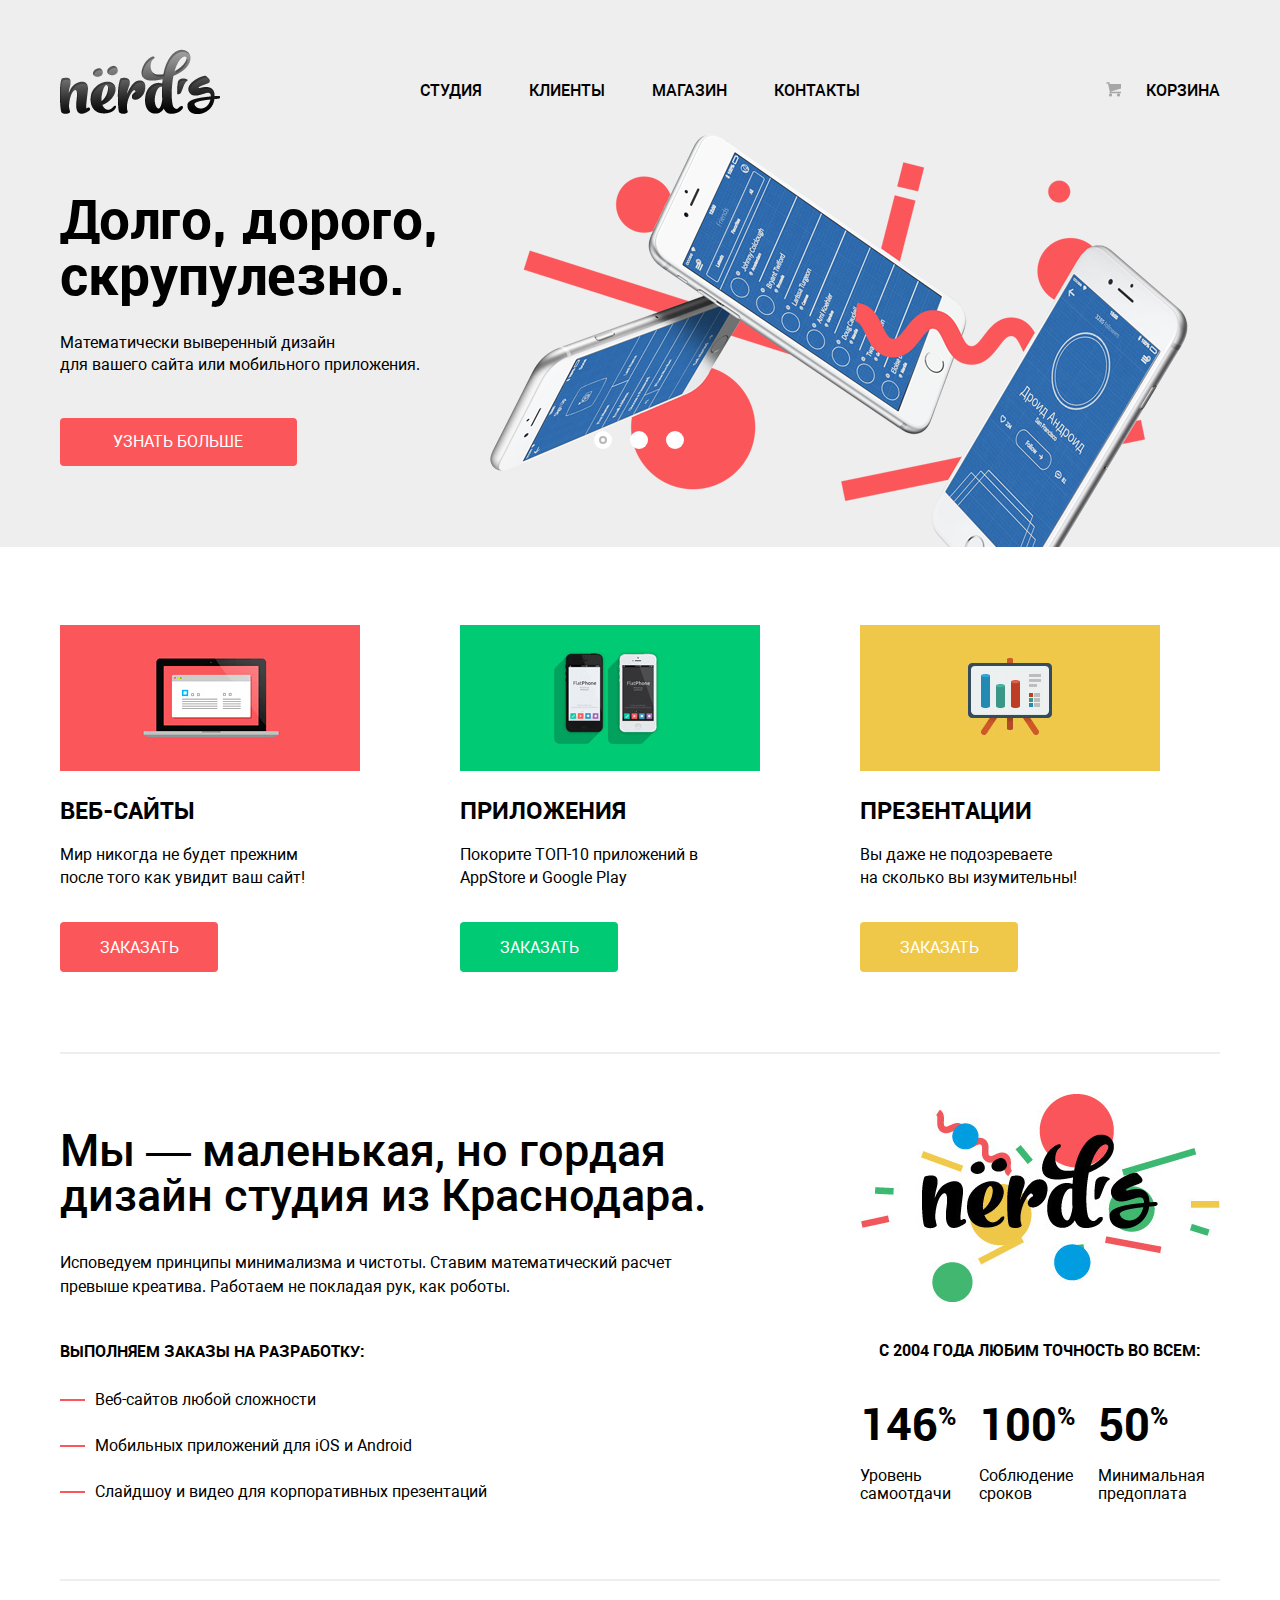
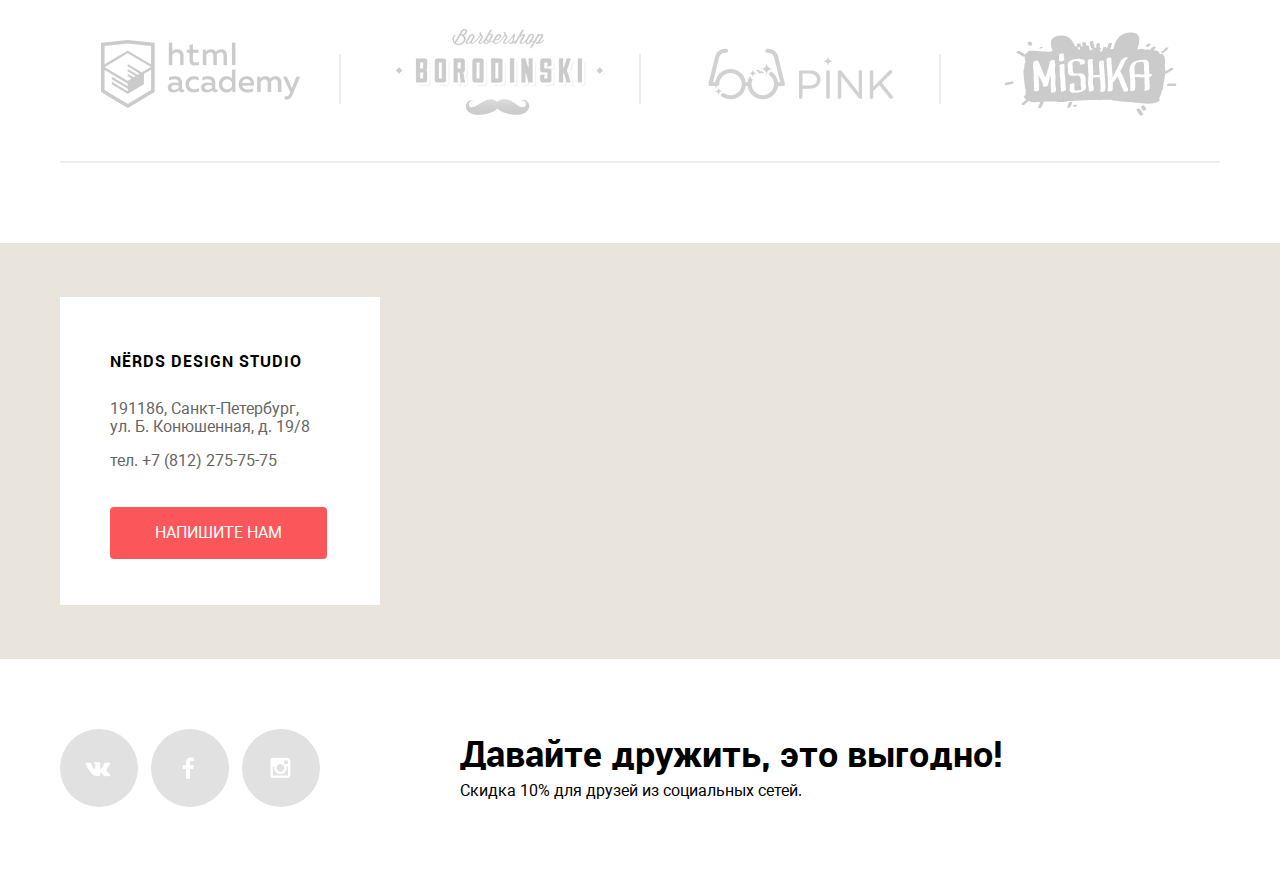
==== index.html @ cdfc9bde "Главная страница" ====
<!DOCTYPE html>
<html lang="ru">
  <head>
    <meta charset="utf-8">
    <meta name="format-detection" content="telephone=no">
    <link rel="stylesheet" href="css/normalize.css">
    <link rel="stylesheet" href="css/style.css">
  </head>
  <body>
    <div class="backgroud-container">
      <header class="main-header container">
        <div class="logo">
          <a>
            <img src="img/logo.png" width="160" height="65" alt="Логотип">
          </a>
        </div>
        <nav class="main-navigation">
          <ul>
            <li><a href="studio.html">Студия</a></li>
            <li><a href="clients.html">Клиенты</a></li>
            <li><a href="catalog.html">Магазин</a></li>
            <li><a href="contacts.html">Контакты</a></li>
          </ul>
        </nav>
        <div class="basket">
          <a href="basket.html">Корзина</a>
        </div>
      </header>
    </div>
    <main>
      <div class="backgroud-container">
        <div class="sliders container">
          <div class="slider visible">
            <p class="lead"><b>Долго, дорого,<br>скрупулезно.</b></p>
            <p class="detail-lead">Математически выверенный дизайн<br>для вашего сайта или мобильного приложения.</p>
            <a href="about1.html" class="btn btn-know btn-error">Узнать больше</a>
          </div>
          <div class="slider">
            <p class="lead"><b>Любим математику<br>как никто другой</b></p>
            <p class="detail-lead">Никакого креатива, только математические формулы<br>для расчета идеальных пропорций.</p>
            <a href="about2.html" class="btn btn-know btn-error">Узнать больше</a>
          </div>
          <div class="slider">
            <p class="lead"><b>Только ночь,<br>только хардкор</b></p>
            <p class="detail-lead">Работать днем, как все? Мы против этого.<br>Ближе к полуночи работа только начинается.</p>
            <a href="about3.html" class="btn btn-know btn-error">Узнать больше</a>
          </div>
          <ul class="switch">
            <li>
              <label class="radio-custom-label">
                <input type="radio" name="slider" value="1" checked/>
                <span class="text-hidden">1</span>
              </label>
            </li>
            <li>
              <label class="radio-custom-label">
                <input type="radio" name="slider" value="2"/>
                <span class="text-hidden">2</span>
              </label>
            </li>
            <li>
              <label class="radio-custom-label">
                <input type="radio" name="slider" value="3"/>
                <span class="text-hidden">3</span>
              </label>
            </li>
          </ul>
        </div>
      </div>
      <section class="orders container">
        <section class="order">
          <img src="img/sites.png" alt="Сайты">
          <b>Веб-сайты</b>
          <p>Мир никогда не будет прежним<br>после того как увидит ваш сайт!</p>
          <a href="order/site.html" class="btn btn-order btn-error">Заказать</a>
        </section>
        <section class="order">
          <img src="img/applications.png" alt="Приложения">
          <b>Приложения</b>
          <p>Покорите ТОП-10 приложений в<br>AppStore и Google Play</p>
          <a href="order/application.html" class="btn btn-order btn-success">Заказать</a>
        </section>
        <section class="order">
          <img src="img/presintations.png" alt="Презентации">
          <b>Презентации</b>
          <p>Вы даже не подозреваете<br>на сколько вы изумительны!</p>
          <a href="order/presentation.html" class="btn btn-order btn-info">Заказать</a>
        </section>
      </section>
      <div class="about container">
        <div class="description">
          <b>Мы &mdash; маленькая, но гордая дизайн студия из Краснодара.</b>
          <p>Исповедуем принципы минимализма и чистоты. Ставим математический расчет превыше креатива. Работаем не покладая рук, как роботы.</p>
          <p class="do">Выполняем заказы на разработку:</p>
          <ul>
            <li>Веб-сайтов любой сложности</li>
            <li>Мобильных приложений для iOS и Android</li>
            <li>Слайдшоу и видео для корпоративных презентаций</li>
          </ul>
        </div>
        <div class="advantages">
          <img src="img/nerds-fine.jpg" alt="радужный логотип" width="360" height="208">
          <p class="title">С 2004 года любим точность во всем:</p>
          <div class="advantage">
            <b>146<sup>%</sup></b>
            <p>Уровень самоотдачи</p>
          </div>
          <div class="advantage">
            <b>100<sup>%</sup></b>
            <p>Соблюдение сроков</p>
          </div>
          <div class="advantage">
            <b>50<sup>%</sup></b>
            <p>Минимальная предоплата</p>
          </div>
        </div>
      </div>
      <ul class="partners container">
        <li class="partner-logo">
          <a href="#"><img src="img/html-academy.png" alt="Логотип Html academy" width="199" height="68"></a>
        </li>
        <li class="partner-logo">
          <a href="#"><img src="img/Bardershop.png" alt="Логотип Barsersjop Borodinski" width="209" height="90"></a>
        </li>
        <li class="partner-logo">
          <a href="#"><img src="img/pink.png" alt="Логотип Pink" width="185" height="52"></a>
        </li>
        <li class="partner-logo">
          <a href="#"><img src="img/mishka.png" alt="Логотип Mishka" width="173" height="84"></a>
        </li>
      </ul>
    </main>
    <footer class="main-footer">
      <div class="contacts">
        <div class="container">
          <section class="feedback">
            <header>
              NЁRDS DESIGN STUDIO
            </header>
            <p>191186, Санкт-Петербург,<br>ул. Б. Конюшенная, д. 19/8</p>
            <p>тел. +7 (812) 275-75-75</p>
            <a href="feedback.html" class="btn btn-error btn-feedback">Напишите нам</a>
          </section>
        </div>
      </div>
      <div class="container">
        <div class="socials">
          <a href="#" class="social social-vk">Мы в контакте</a>
          <a href="#" class="social social-fb">Мы в facebook</a>
          <a href="#" class="social social-inst">Мы в инстаграмме</a>
        </div>
        <div class="offer">
          <b>Давайте дружить, это выгодно!</b>
          <p>Скидка 10% для друзей из социальных сетей.</p>
        </div>
      </div>
    </footer>
    <div class="modal-content">
      <button class="modal-content-close" type="button" title="Закрыть">Закрыть</button>
      <h2 class="modal-content-title">Напишите нам</h2>
      <form action="" method="post">
        <div class="identity">
          <label>
            Ваше имя:
            <input type="text" name="name" placeholder="Представьтесь, пожалуйста" required>
          </label>
          <label>
            Ваш e-mail:
            <input type="text" name="email" placeholder="Для отправки ответа" required>
          </label>
        </div>
        <label>
          Текст письма:
          <textarea name="name" rows="5" placeholder="В свободной форме" required></textarea>
        </label>
        <button class="btn btn-error btn-send" type="submit">Отправить</button>
      </form>
    </div>
    <div class="modal-overlay"></div>
    <script src="js/script.js"></script>
  </body>
</html>
---- css/style.css ----
/* Шрифты
*/
@font-face {
  font-family: 'Roboto';
  font-style: normal;
  font-weight: 400;
  src: url('../fonts/roboto.woff2') format('woff2'),
       url('../fonts/roboto.woff') format('woff');
}

@font-face {
  font-family: 'Roboto';
  font-style: normal;
  font-weight: 500;
  src: url('../fonts/robotomedium.woff2') format('woff2'),
       url('../fonts/robotomedium.woff') format('woff');
}

@font-face {
  font-family: 'Roboto';
  font-style: normal;
  font-weight: 700;
  src: url('../fonts/robotobold.woff2') format('woff2'),
       url('../fonts/robotobold.woff') format('woff');
}

/* Основные стили для документа
 */
body {
  min-width: 1200px;
  margin: 0;
  font-family: 'Roboto', sans-serif;
  font-weight: normal;
  font-size: 16px;
  line-height: 18px;
}

.main-title{
  margin: 58px auto;
  margin-bottom: 108px;
  font-size: 55px;
  line-height: 55px;
}

/* Контейнер с фоном
 */
.backgroud-container {
  background-color: #eee;
}

/* Используется как центровщик
*/
.container {
  display: flex;
  width: 1160px;
  margin-left: auto;
  margin-right: auto;
}

/* Основное меню
*/
.main-header {
  justify-content: space-between;
  align-items: center;
  padding-top: 49px;
}

.main-navigation {
  width: 440px;
}

.main-navigation ul {
  display: flex;
  margin: 0;
  padding: 0;
  align-items: center;
  justify-content: space-between;
  list-style: none;
}

.main-header a {
  display: inline-block;
  padding: 7px 0;
  font-weight: 500;
  text-decoration: none;
  text-transform: uppercase;
  color: black;
  border-bottom: 2px solid transparent;
}

.logo a {
  padding-top: 0;
  padding-bottom: 14px;
}
.basket {
  width: 160px;
  text-align: right;
}

.basket > a {
  position: relative;
  padding-left: 30px;
}

.basket > a::before {
  content: "";
  position: absolute;
  top: 4px;
  left: -10px;
  width: 18px;
  height: 18px;
  background: transparent url("../img/sprites.png") no-repeat;
  background-position: -5px -66px;
  opacity: 0.3;
}

.logo a:hover {
  opacity: 0.8;
}

.logo a:active {
  opacity: 0.3;
}

.main-navigation a:hover, .basket a:hover {
  color: #fb565a;
}

.main-navigation a:active, .basket a:active {
  color: #000;
  opacity: 0.3;
}

.main-navigation .active a, .basket.active a {
  border-bottom: 2px solid #fb565a;
}

/* Работа с кнопками
*/
.btn {
  font-size: 16px;
  line-height: 18px;
  display: inline-block;
  cursor: pointer;
  text-transform: uppercase;
  text-decoration: none;
  border-radius: 4px;
  color: white;
}

.btn:active {
  color: rgba(255, 255, 255, 0.3);
}

.btn-know {
  padding: 15px 54px 15px 53px;
}

.btn-error {
  background-color: #fb565a;
  outline-color: #fb565a;
}

.btn-error:hover {
  background-color: #e74246;
}

.btn-error:active {
  background-color: #d7373b;
}

.btn-info {
  background-color: #efc84a;
}

.btn-info:hover {
  background-color: #eab534;
}

.btn-info:active {
  background-color: #e5a722;
}

.btn-success {
  background-color: #00ca74;
}

.btn-success:hover {
  background-color: #00bc6c;
}

.btn-success:active {
  background-color: #00aa62;
}

.btn-order {
  padding: 17px 39px 15px 40px;
}

.btn-send{
  padding: 17px 80px;
  padding-bottom: 13px;
  border: 0;
}

.sliders {
  display: flex;
  position: relative;
  height: 413px;
  justify-content: center;
}

.slider {
  position: absolute;
  display: none;
  top: 0;
  left: 0;
  width: 100%;
  height: 413px;
  background-repeat: no-repeat;
  background-position: 93%;
}

.sliders .slider:first-child {
  background-image: url(../img/slide1.png);
}

.sliders .slider:nth-child(2) {
  background-image: url(../img/slide2.png);
}

.sliders .slider:nth-child(3) {
  background-image: url(../img/slide3.png);
}

.sliders .switch {
  display: flex;
  justify-content: space-between;
  width: 72px;
  height: 18px;
  position: absolute;
  margin: 0;
  padding: 0;
  list-style: none;
  left: 537px;
  bottom: 97px;
}

.switch li {
  position: relative;
}

.lead {
  font-size: 55px;
  line-height: 55px;
  margin-top: 58px;
  margin-bottom: 28px;
}

.detail-lead {
  line-height: 22px;
  margin-bottom: 42px;
}

.orders {
  padding-top: 78px;
  padding-bottom: 80px;
  border-bottom: 2px solid #eee;
  justify-content: space-between;
}

.order {
  width: 300px;
}

.order:last-child {
  margin-right: 60px;
}

.order b {
  display: block;
  margin-top: 27px;
  text-transform: uppercase;
  font-size: 24px;
}

.order p {
  margin-top: 23px;
  line-height: 23px;
  margin-bottom: 33px;
}

.about {
  padding-top: 40px;
  justify-content: space-between;
}

.description {
  width: 660px;
  margin-top: 34px;
}

.advantages {
  width: 360px;
}

.advantages .title {
  margin-top: 35px;
  margin-bottom: 12px;
  font-weight: bold;
  text-align: center;
  text-transform: uppercase;
}

.advantage {
  display: inline-block;
  width: 100px;
  margin-right: 15px;
}

.advantage b {
  display: block;
  margin-top: 45px;
  margin-bottom: 33px;
  font-size: 45px;
}

.advantage p {
  display: block;
}

.advantage sup {
  top: -15px;
  font-size: 55%;
}


/* Работа с партнерами
*/

.partners {
  align-items: center;
  justify-content: space-between;
  margin-top: 60px;
  margin-bottom: 80px;
  padding: 0;
  padding-top: 48px;
  padding-bottom: 33px;

  border-top: 2px solid #eeeeee;
  border-bottom: 2px solid #eeeeee;
  text-align: center;
  font-size: 0;
}

.partner-logo {
  width: 280px;
  display: inline-block;
  vertical-align: middle;
  margin-right: 20px;
  position: relative;
  opacity: 0.2;
}

.partner-logo:hover {
  opacity: 1;
}

.partner-logo:active {
  opacity: 0.1;
}

.partner-logo:after {
  content: "";
  width: 2px;
  height: 50px;
  background: #aaa;
  position: absolute;
  top: 50%;
  right: -1px;
  transform: translateY(-50%);
}

.partner-logo:hover:after {
  background: #eee;
}

.partner-logo:active:after {
  background: #333;
}

.partner-logo:last-child {
  margin-right: 0;
  width: 260px;
}

.partner-logo:last-child:after {
  display: none;
}

.main-footer {
  margin-top: 40px;
  margin-bottom: 70px;
}

.contacts {
  height: 416px;
  background-color: #e9e5dc;
  background-image: url('../img/map.jpg');
  background-repeat: no-repeat;
  background-position: center;
}

.feedback {
  box-sizing: border-box;
  width: 320px;
  margin-top: 54px;
  padding: 55px 50px;
  padding-bottom: 46px;
  background-color: white;
  color: #666666;
  font: inherit;
}

.feedback header {
  margin-bottom: 30px;
  color: black;
  font-weight: bold;
  letter-spacing: 1px;
}

.feedback a {
  margin-top: 21px;
}

.btn-feedback {
  padding: 17px 45px 17px 45px;
}

.socials {
  width: 260px;
  display: flex;
  justify-content: space-between;
}

.socials>a {
  position: relative;
  width: 78px;
  height: 78px;
  border-radius: 50%;
  background-color: #e1e1e1;
  font-size: 0;
}

.socials > a:hover {
  background-color: #e74246;
}

.socials > a:active {
  background-color: #d7373b;
}

.social::after {
  position: absolute;
  content: '';
  left: 25px;
  top: 28px;
  width: 26px;
  height: 22px;
  background: transparent url("../img/sprites.png") no-repeat;
}

.social:active::after {
  opacity: 0.3;
}

.social-vk::after {
  background-position: 0 -44px;
}

.social-fb::after {
  background-position: 0 -22px;
}

.social-inst::after {
  background-position: 0 0;
}

.main-footer > .container {
  align-items: center;
  margin-top: 70px;
}

.offer {
  margin-left: 140px;
}

.offer b {
  font-size: 36px;
  line-height: 36px;
}

.offer p {
  margin-top: 10px;
  margin-bottom: 0;
}

.description b {
  display: block;
  margin-bottom: 33px;
  font-size: 45px;
  font-weight: 500;
  line-height: 45px;
}

.description p {
  line-height: 24px;
}

.description ul {
  margin: 0;
  padding: 0;
  list-style: none;
}

.description ul > li {
  position: relative;
  padding: 14px 0;
  padding-left: 35px;
}

.description p.do {
  margin-top: 42px;
  line-height: 20px;
  font-weight: bold;
  text-transform: uppercase;
}

.description li::before {
  content: "";
  position: absolute;
  width: 25px;
  height: 2px;
  left: 0;
  bottom: 22px;
  background-color: #fb565a;
}

.text-hidden {
  font-size: 0;
}


/* Стилизированный radio
*/
.radio-custom-label {
  position: relative;
}

.radio-custom-label input[type="radio"] {
  display: none;
}

.radio-custom-label::before {
  content: "";
  position: absolute;
  top: 0;
  left: -3px;
  width: 18px;
  height: 18px;
  cursor: pointer;
  background: #ffffff;
  border-radius: 50%;
}

.radio-custom-label input[type="radio"]:checked ~ span::after {
  content: "";
  position: absolute;
  top: 5px;
  left: 2px;
  width: 4px;
  height: 4px;
  border-radius: 50%;
  border: 2px solid #b8b8b8;
}

.modal-content {
  display: none;
  position: absolute;
  z-index: 20;
  top: 1710px;
  left: 50%;

  width: 760px;
  margin-left: -480px;
  padding: 67px 100px;
  padding-bottom: 80px;
  box-shadow: 0 30px 50px rgba(0, 0, 0, 0.7);

  color: #000;
  background-color: #fff;
}

.modal-content-close {
  position: absolute;
  top: 76px;
  right: 93px;

  width: 22px;
  height: 22px;

  font-size: 0;

  background-color: white;
  border: 0;
  cursor: pointer;
}

.modal-content h2 {
  margin: 0;
  margin-bottom: 40px;
  padding: 0;
  font-size: 45px;
  line-height: 45px;
}

.modal-content label {
  margin-bottom: 10px;
  font-size: 16px;
  font-weight: bold;
  line-height: 18px;
}

.modal-content .identity {
  display: flex;
  margin-bottom: 25px;
  justify-content: space-between;
}

.identity label {
  display: block;
  width: 360px;
}

.modal-content-close::before,
.modal-content-close::after {
  content: "";
  position: absolute;
  top: 10px;
  left: 2px;

  width: 26px;
  height: 5px;
  background-color: #fb565a;
  border-radius: 1px;
}

.modal-content-close:hover::before,
.modal-content-close:hover::after {
  opacity: 0.3;
}

.modal-content-close:active::before,
.modal-content-close:active::after {
  opacity: 0.1;
}

.modal-content-close {
  outline: transparent;
}

.modal-content-close::before {
  transform: rotate(45deg);
}

.modal-content-close::after {
  transform: rotate(-45deg);
}

.modal-content input,
.modal-content textarea {
  display: block;
  margin-top: 10px;
  padding: 15px 13px;
  padding-bottom: 12px;
  border-radius: 2px;
  border: 2px solid #d7dcde;
}

.modal-content input:invalid,
.modal-content textarea:invalid {
  border-color: #e74246;
  outline-color: #e74246;
  color: #e74246;
}

.modal-content input:hover,
.modal-content textarea:hover {
  border-color: #b4b9bb;
  outline-color: #b4b9bb;
}

.modal-content input:focus,
.modal-content textarea:focus {
  border-color: #000;
  outline-color: #000;
}

.modal-content textarea {
  margin-bottom: 47px;
  width: 730px;
  resize: none;
  padding-top: 10px;
}

.identity input {
  width: 329px;
}

.modal-overlay {
  position: fixed;
  display: none;
  top: 0;
  left: 0;
  z-index: 10;

  width: 100%;
  height: 100%;

  background: rgba(0, 0, 0, 0.5);
}

.hide {
  display: none;
}

.visible {
  display: block;
}


/*.radio-custom:hover::before {
  border: 4px solid #4d4d4d;
}*/


/*.radio-custom>input[type="radio"]:hover:checked::after {
  background-color: #4d4d4d;
}

.radio-custom:disabled::before {
  border: 4px solid #ededed;
}

.radio-custom>input[type="radio"]:disabled:checked::after {
  background-color: #ededed;
}*/
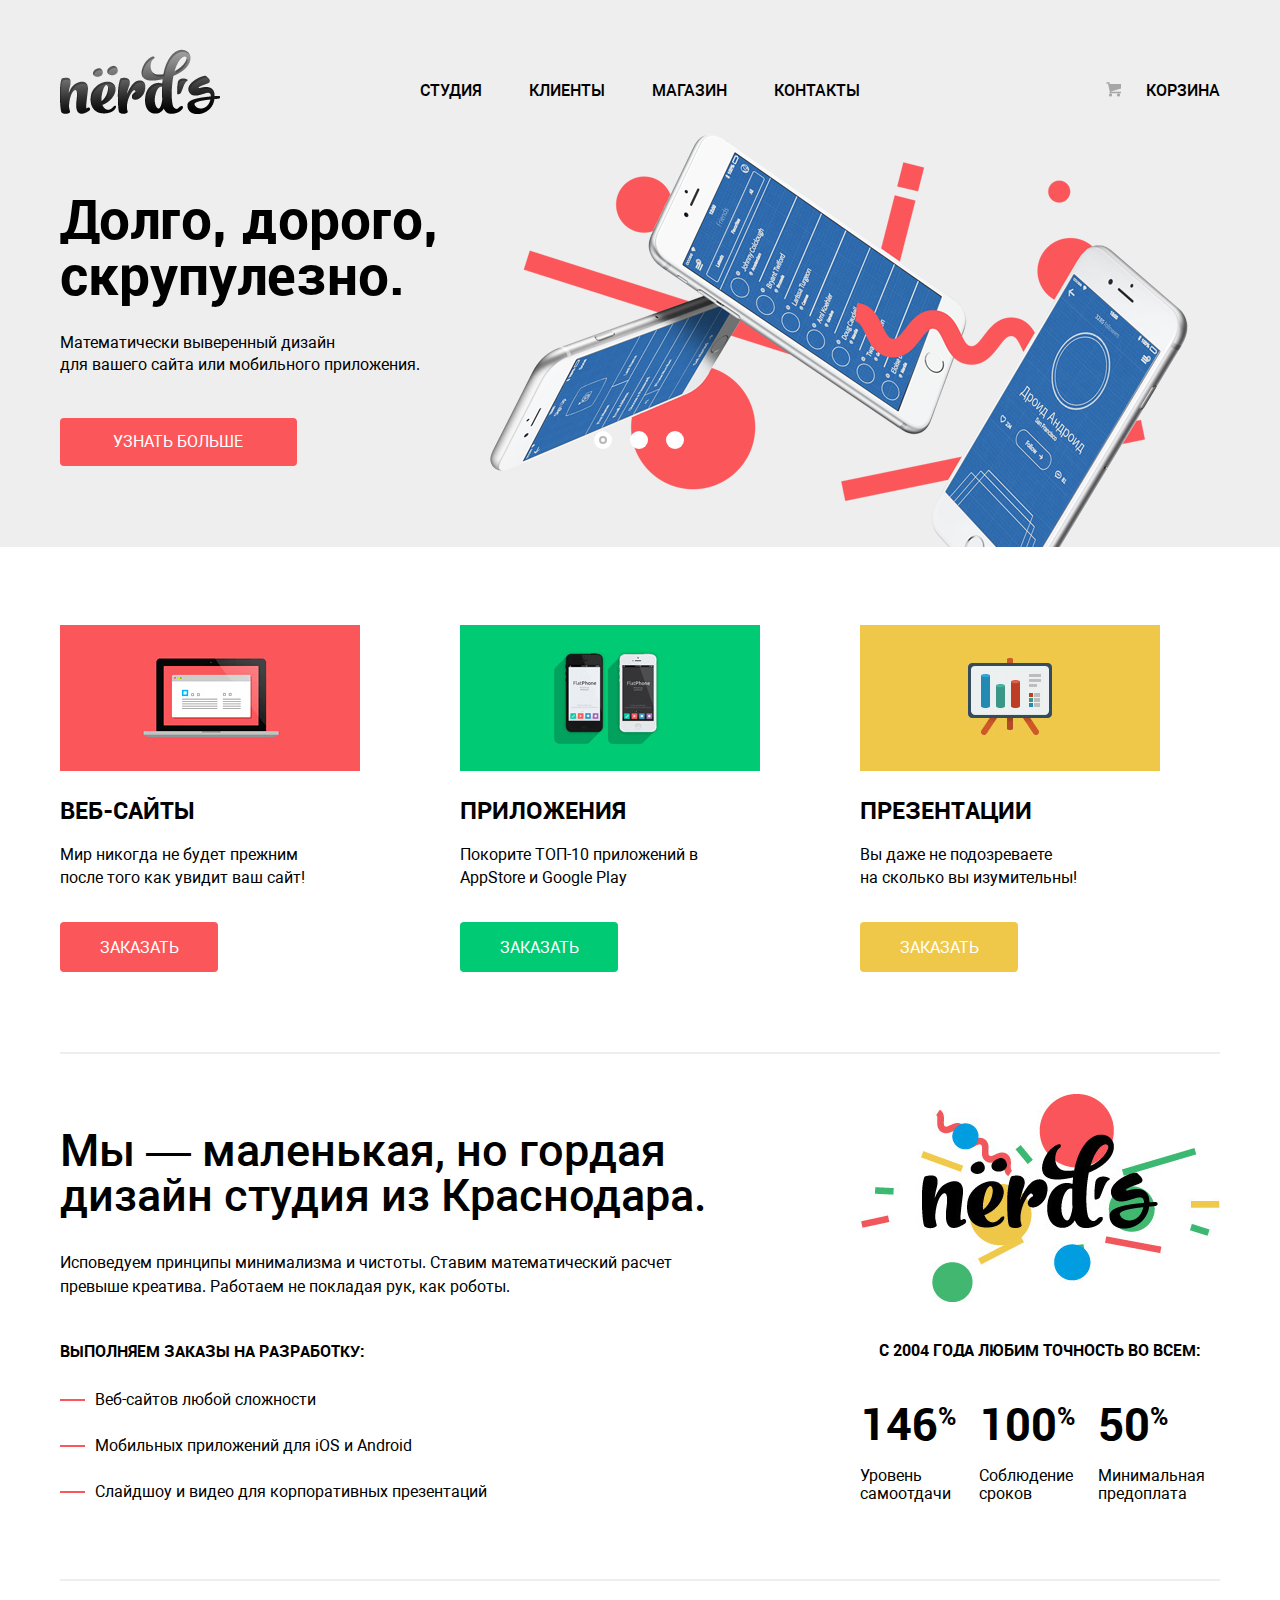
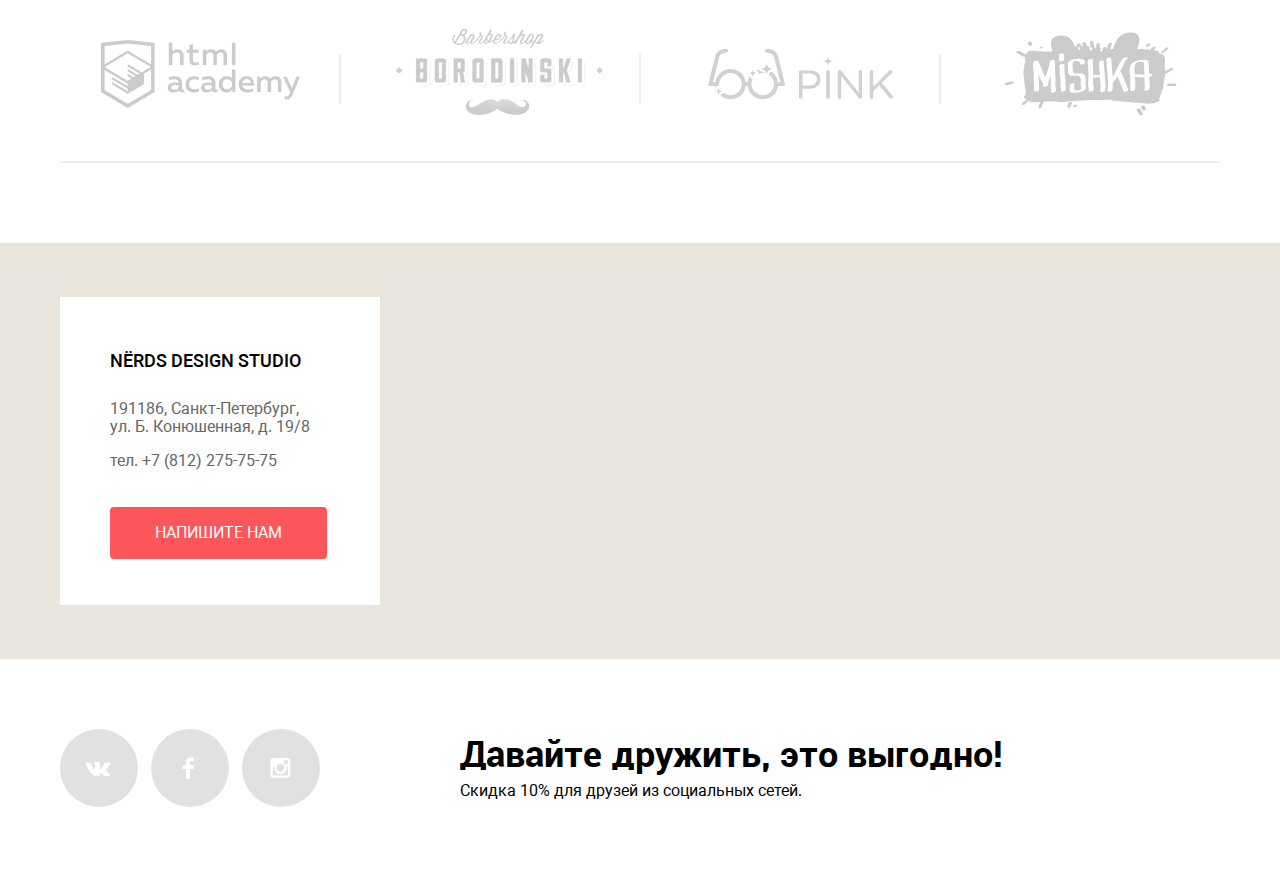
==== commit 4028cfe0: "Подключение карты" ====
--- a/index.html
+++ b/index.html
@@ -132,6 +132,7 @@
     </main>
     <footer class="main-footer">
       <div class="contacts">
+        <div id="location-map"></div>
         <div class="container">
           <section class="feedback">
             <header>
@@ -178,5 +179,6 @@
     </div>
     <div class="modal-overlay"></div>
     <script src="js/script.js"></script>
+    <script type="text/javascript" charset="utf-8" async src="https://api-maps.yandex.ru/services/constructor/1.0/js/?sid=1kEjejZUWMYQ2KulJ_m9zsRwRt7MJShU&amp;height=416&amp;id=location-map&amp;lang=ru_RU&amp;sourceType=constructor&amp;scroll=true"></script>
   </body>
 </html>
--- a/css/style.css
+++ b/css/style.css
@@ -39,6 +39,7 @@
   margin: 58px auto;
   margin-bottom: 108px;
   font-size: 55px;
+  font-weight: 500;
   line-height: 55px;
 }
 
@@ -167,6 +168,7 @@
 
 .btn-error:active {
   background-color: #d7373b;
+  box-shadow: inset 0 3px 0 0 #c13135;
 }
 
 .btn-info {
@@ -179,6 +181,7 @@
 
 .btn-info:active {
   background-color: #e5a722;
+  box-shadow: inset 0 3px 0 0 #ce961f;
 }
 
 .btn-success {
@@ -191,6 +194,28 @@
 
 .btn-success:active {
   background-color: #00aa62;
+  box-shadow: inset 0 3px 0 0 #009958;
+}
+
+.btn-default {
+  font-weight: bold;
+  color: black;
+  outline-color: #eee;
+  background-color: #eee;
+}
+
+.btn-default.active {
+  border: 3px solid  #dbdbdb;
+  background-color: #fff;
+}
+
+.btn-default:hover {
+  background-color: #dfdfdf;
+}
+
+.btn-default:active {
+  background-color: #d5d5d5;
+  box-shadow: inset 0 3px 0 0 #bfbfbf;
 }
 
 .btn-order {
@@ -217,6 +242,7 @@
   left: 0;
   width: 100%;
   height: 413px;
+  background-color: #eee;
   background-repeat: no-repeat;
   background-position: 93%;
 }
@@ -399,7 +425,8 @@
 }
 
 .main-footer {
-  margin-top: 40px;
+  position: relative;
+  margin-top: 20px;
   margin-bottom: 70px;
 }
 
@@ -412,11 +439,13 @@
 }
 
 .feedback {
+  position: absolute;
   box-sizing: border-box;
   width: 320px;
   margin-top: 54px;
   padding: 55px 50px;
   padding-bottom: 46px;
+  z-index: 1;
   background-color: white;
   color: #666666;
   font: inherit;
@@ -425,8 +454,8 @@
 .feedback header {
   margin-bottom: 30px;
   color: black;
-  font-weight: bold;
-  letter-spacing: 1px;
+  font-weight: 500;
+  font-size: 18px;
 }
 
 .feedback a {
@@ -584,6 +613,10 @@
   border: 2px solid #b8b8b8;
 }
 
+@keyframes test {
+  to {transform: translateX();}
+}
+
 .modal-content {
   display: none;
   position: absolute;
@@ -599,6 +632,10 @@
 
   color: #000;
   background-color: #fff;
+}
+
+.modal-content.catalog-form {
+  top: 2435px;
 }
 
 .modal-content-close {
@@ -739,19 +776,504 @@
 }
 
 
-/*.radio-custom:hover::before {
+/* Каталог
+*/
+
+.main-content {
+  margin-top: 58px;
+  display: flex;
+  justify-content: space-between;
+}
+
+.filer-goods {
+  width: 260px;
+}
+
+/* Форма настроек фильтра
+*/
+
+.filter-goods fieldset {
+  display: block;
+  padding: 0;
+  border: none;
+}
+
+.filter-goods legend {
+  font-size: 18px;
+  font-weight: bold;
+  line-height: 25px;
+  text-transform: uppercase;
+}
+
+.range-filter {
+  width: 260px;
+  margin: 50px auto;
+}
+
+.range-controls {
+  position: relative;
+  height: 41px;
+  padding-top: 39px;
+  padding-right: 20px;
+  padding-left: 20px;
+  margin-bottom: 16px;
+  border-radius: 5px;
+  background: #f1f1f1;
+}
+
+.range-controls .scale {
+  height: 2px;
+  background: #d7dcde;
+}
+
+.range-controls .bar {
+  width: 70%;
+  height: 2px;
+  background: #00ca74;
+}
+
+.range-controls .toggle {
+  position: absolute;
+  top: 30px;
+  left: 0px;
+  width: 4px;
+  height: 4px;
+  cursor: pointer;
+  border: 8px solid #fff;
+  border-radius: 50%;
+  background: #ababab;
+  box-shadow: 0 2px 1px 0 #cfcfcf;
+}
+
+.range-controls .toggle-min {
+  left: 17px;
+}
+
+.range-controls .toggle-max {
+  left: 160px;
+}
+
+.price-controls {
+  font-size: 0;
+}
+
+.price-controls label {
+  display: inline-block;
+  font-size: 16px;
+  line-height: 22px;
+  text-transform: uppercase;
+  width: 49%;
+}
+
+.max-price {
+  padding-left: 2px;
+  text-align: right;
+}
+
+.price-controls input {
+  font-family: 'Roboto', 'Arial', sans-serif;
+  font-size: 16px;
+  width: 60px;
+  margin-left: 10px;
+  padding: 8px 10px;
+  text-align: center;
+  color: #283136;
+  border: none;
+  border-radius: 5px;
+  background: #f1f1f1;
+}
+
+/* Описание товаров
+*/
+.goods {
+  width: 760px;
+}
+
+.goods .sort {
+  display: flex;
+  width: 360px;
+  justify-content: flex-start;;
+  font-size: 14px;
+  line-height: 18px;
+  text-transform: uppercase;
+}
+
+.sort-direction {
+  display: flex;
+  width: 41px;
+  justify-content: space-between;
+}
+
+.sort-direction a {
+  font-size: 10px;
+}
+
+.sort a {
+  display: inline-block;
+  opacity: 0.3;
+  color: black;
+  text-decoration: none;
+}
+
+.sort a:hover {
+  opacity: 0.6;
+}
+
+.sort a:active,
+.sort a.active {
+  opacity: 1;
+}
+
+.sort > a {
+  margin-right: 26px;
+}
+
+.sort a:nth-child(3) {
+  margin-right: 46px;
+}
+
+.goods header {
+  display: flex;
+  justify-content: space-between;
+  align-items: baseline;
+}
+
+.title-sort {
+  font-size: 18px;
+  font-weight: bold;
+  line-height: 18px;
+  text-transform: uppercase;
+}
+
+.goods-detail {
+  margin-top: 19px;
+  margin-bottom: 64px;
+  display: flex;
+  flex-wrap: wrap;
+  justify-content: space-between;
+}
+
+.good {
+  margin-top: 36px;
+  width: 360px;
+}
+
+.good:hover {
+  box-shadow: 0 3px 15px 2px #d9d9d9;
+}
+
+.good .bar {
+  width: 100%;
+  margin: 0;
+  padding: 10px 11px;
+  background-color: #4d4d4d;
+  border-top-left-radius: 3px;
+  border-top-right-radius: 3px;
+  opacity: 0.12;
+}
+
+.good:hover .bar{
+  opacity: 1;
+}
+
+.bar li {
+  display: inline-block;
+  padding: 7px;
+  margin: 3px;
+  vertical-align: middle;
+  border-radius: 10px;
+  background: #ffffff;
+}
+
+.layout {
+  position: relative;
+  height: 576px;
+  width: 360px;
+}
+
+.layout-sedona {
+  background-image: url(../img/item1.jpg);
+  background-repeat: no-repeat;
+}
+
+.layout-pink-app {
+  background-image: url(../img/item2.jpg);
+  background-repeat: no-repeat;
+}
+
+.layout-barbershop {
+  background-image: url(../img/item3.jpg);
+  background-repeat: no-repeat;
+}
+
+.layout-mishka {
+  background-image: url(../img/item4.jpg);
+  background-repeat: no-repeat;
+}
+
+.layout-a-plus {
+  background-image: url(../img/item5.jpg);
+  background-repeat: no-repeat;
+}
+
+.layout-kvast {
+  background-image: url(../img/item6.jpg);
+  background-repeat: no-repeat;
+}
+
+.detail-info {
+  display: none;
+  position: absolute;
+  width: 360px;
+  height: 230px;
+  left: 0;
+  bottom: 0;
+  text-align: center;
+  background-color: #eee;
+}
+
+.good:hover .detail-info {
+  display: block;
+}
+
+.detail-info h2 {
+  margin-top: 26px;
+  text-transform: uppercase;
+  font-size: 18px;
+  line-height: 30px;
+}
+
+.detail-info p {
+  margin-bottom: 29px;
+  color: #666;
+}
+
+.pagger {
+  display: flex;
+  list-style: none;
+  margin: 40px 0;
+  padding: 0;
+}
+
+.btn-price {
+  padding: 17px 60px 15px 62px;
+}
+
+.btn-show {
+  width: 99%;
+  padding: 17px 30px 14px 30px;
+  border: 0;
+  font-size: 15px;
+  font-weight: bold;
+}
+
+.btn-page {
+  margin-right: 11px;
+  padding: 15px 21px;
+}
+
+.btn-page.active {
+  padding: 12px 18px;
+}
+
+.btn-page.active:active {
+  padding: 15px 21px;
+  border: none;
+}
+
+.btn-page-next {
+  padding: 16px 77px 15px;
+}
+
+.filter-goods ul {
+  margin: 0;
+  padding: 0;
+  list-style: none;
+}
+
+.filter-grid {
+  margin-top: 9px;
+}
+
+.filter-features {
+  margin-top: 38px;
+  margin-bottom: 39px;
+}
+
+.filter-grid ul,
+.filter-features ul {
+  margin-top: 8px;
+  margin-left: -1px;
+}
+
+.filter-grid li,
+.filter-features li {
+  padding-top: 11px;
+  padding-bottom: 11px;
+}
+
+/* Стилизация radio для форм
+*/
+.filter-grid label {
+  cursor: pointer;
+  color: #283136;
+}
+
+.radio {
+  position: relative;
+}
+
+.filter-grid input[type="radio"] {
+  display: none;
+}
+
+.filter-grid label {
+  padding-left: 36px;
+}
+
+.radio::before {
+  content: "";
+  position: absolute;
+  top: -2px;
+  left: 1px;
+  width: 16px;
+  height: 16px;
+  background: #ffffff;
+  border-radius: 50%;
+  border: 4px solid #b8b8b8;
+}
+
+.filter-grid input[type="radio"]:checked+label::after {
+  content: "";
+  position: absolute;
+  top: 6px;
+  left: 9px;
+  width: 8px;
+  height: 8px;
+  background-color: #b8b8b8;
+  border-radius: 50%;
+}
+
+.filter-grid li,
+.filter-features li {
+  list-style: none;
+}
+
+.radio::before {
+  content: "";
+  position: absolute;
+  top: -2px;
+  left: 1px;
+  width: 16px;
+  height: 16px;
+  background: #ffffff;
+  border-radius: 50%;
+  border: 4px solid #b8b8b8;
+}
+
+.filter-grid input[type="radio"]:checked+label::after {
+  content: "";
+  position: absolute;
+  top: 6px;
+  left: 9px;
+  width: 8px;
+  height: 8px;
+  background-color: #b8b8b8;
+  border-radius: 50%;
+}
+
+.filter-grid label:hover {
+  color: #000000;
+}
+
+.filter-grid label:disabled {
+  color: #c2c5c6;
+}
+
+.radio:hover::before {
   border: 4px solid #4d4d4d;
-}*/
-
-
-/*.radio-custom>input[type="radio"]:hover:checked::after {
+}
+
+.filter-grid input[type="radio"]:hover:checked+label::after {
   background-color: #4d4d4d;
 }
 
-.radio-custom:disabled::before {
+.radio:disabled::before {
   border: 4px solid #ededed;
 }
 
-.radio-custom>input[type="radio"]:disabled:checked::after {
+.filter-grid input[type="radio"]:disabled:checked+label::after {
   background-color: #ededed;
-}*/
+}
+
+/* Стилизация checkbox для форм
+*/
+.filter-features label {
+  padding-left: 36px;
+  cursor: pointer;
+  color: #283136;
+}
+
+.feature-checkbox {
+  position: relative;
+}
+
+.filter-features input[type="checkbox"] {
+  display: none;
+}
+
+.feature-checkbox::before {
+  content: "";
+  position: absolute;
+  top: -1px;
+  left: 2px;
+  width: 18px;
+  height: 18px;
+  border-radius: 4px;
+  border: 2px solid #b8b8b8;
+}
+
+.filter-features input[type="checkbox"]:checked+label::after {
+  content: "";
+  position: absolute;
+  left: 6px;
+  top: 0;
+  width: 16px;
+  height: 7px;
+  border-radius: 1px;
+  background-color: transparent;
+  border: 5px solid #b8b8b8;
+  -webkit-transform: rotate(-45deg);
+  transform: rotate(-45deg);
+  border-top: 0;
+  border-right: 0;
+  box-shadow: 1px 1px 0 #ffffff, 0px -1px 0 #ffffff inset;
+}
+
+.filter-features label:hover {
+  color: #000000;
+}
+
+.filter-features label:disabled {
+  color: #c2c5c6;
+}
+
+.feature-checkbox:hover::before {
+  border: 2px solid #4d4d4d;
+}
+
+.filter-features input[type="checkbox"]:hover:checked+label::after {
+  border: 5px solid #4d4d4d;
+  border-top: 0;
+  border-right: 0;
+}
+
+.feature-checkbox:disabled::before {
+  border: 2px solid #ededed;
+}
+
+.filter-features input[type="checkbox"]:disabled:checked+label::after {
+  border: 5px solid #ededed;
+  border-top: 0;
+  border-right: 0;
+}
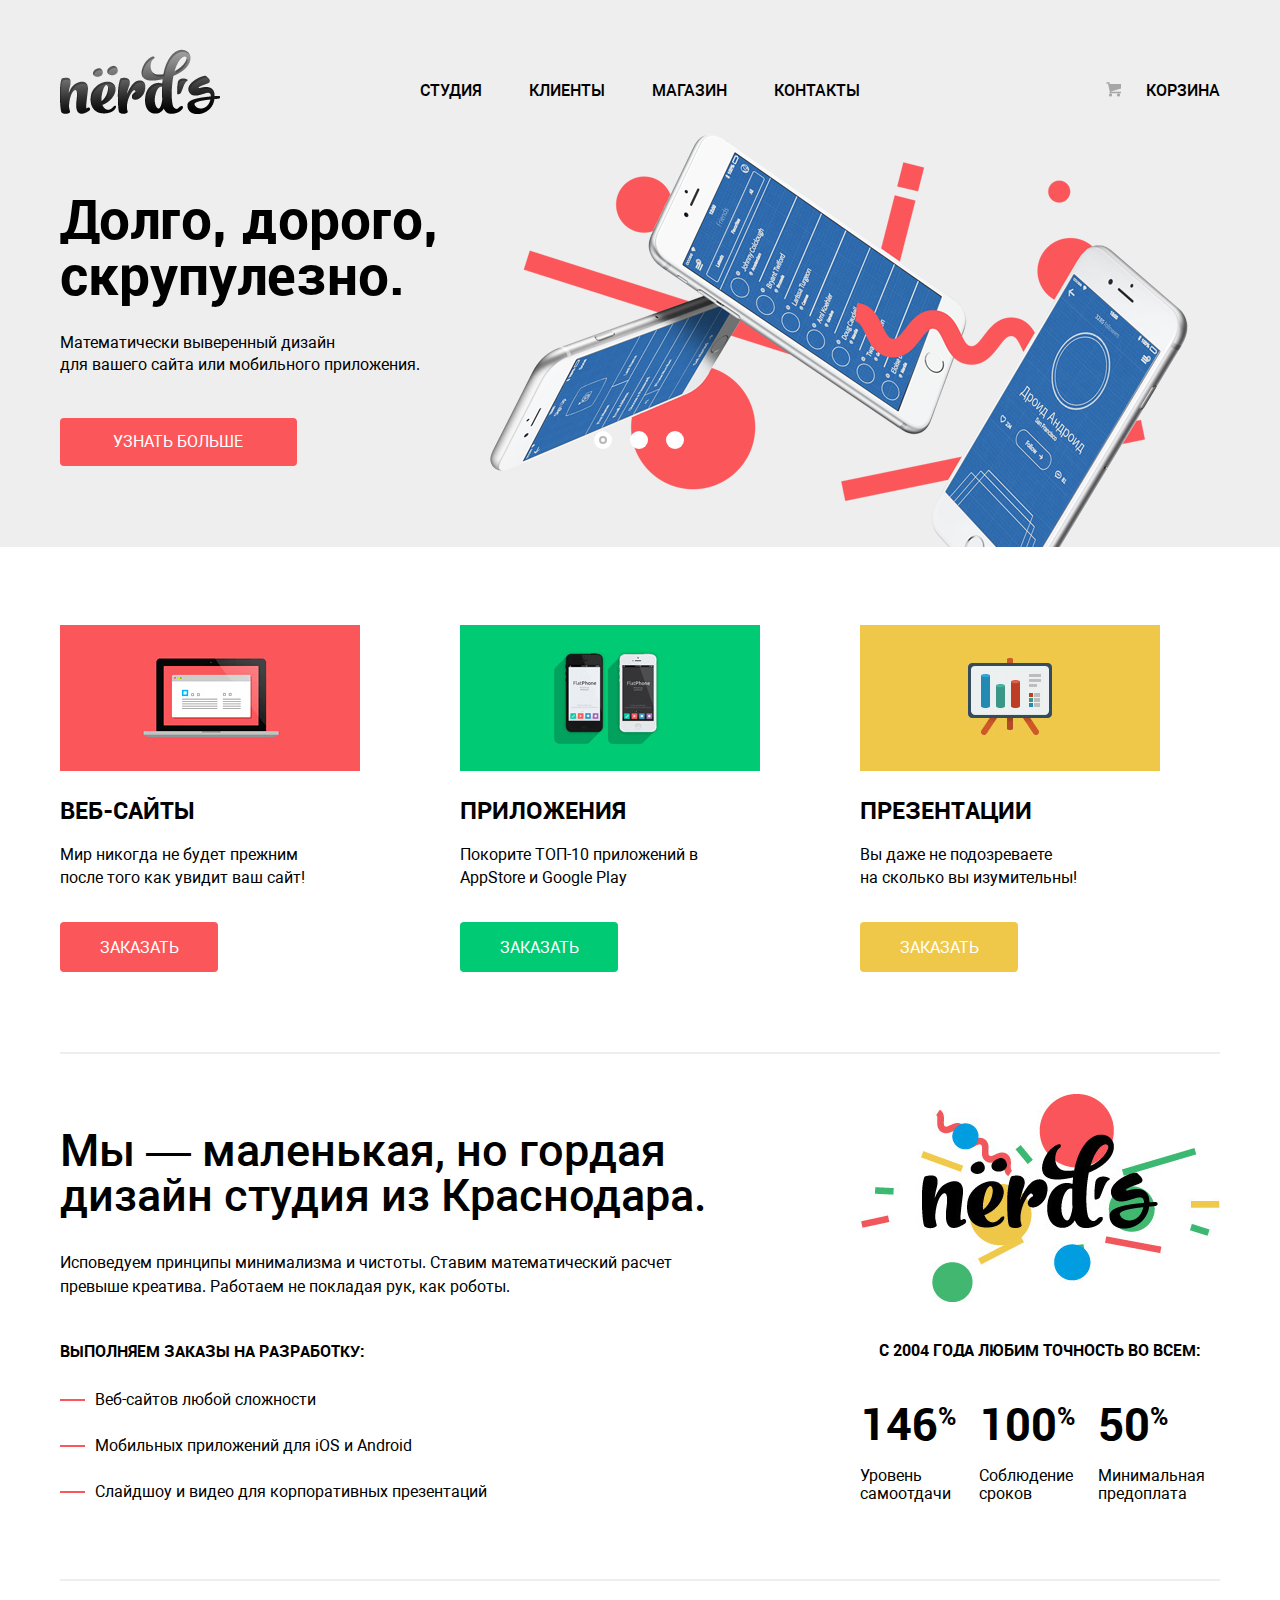
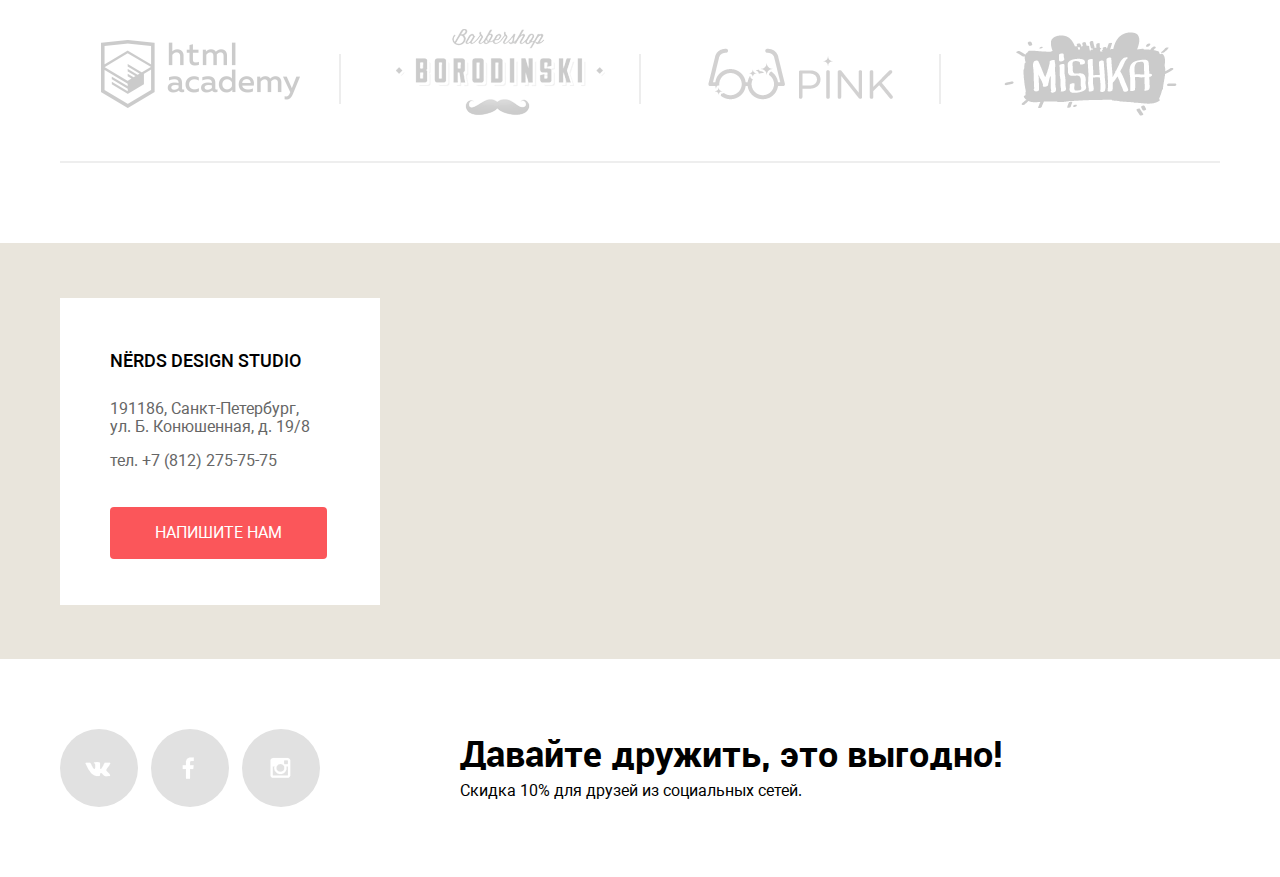
==== commit 11510776: "Интерактивная карта" ====
--- a/index.html
+++ b/index.html
@@ -133,16 +133,14 @@
     <footer class="main-footer">
       <div class="contacts">
         <div id="location-map"></div>
-        <div class="container">
-          <section class="feedback">
-            <header>
-              NЁRDS DESIGN STUDIO
-            </header>
-            <p>191186, Санкт-Петербург,<br>ул. Б. Конюшенная, д. 19/8</p>
-            <p>тел. +7 (812) 275-75-75</p>
-            <a href="feedback.html" class="btn btn-error btn-feedback">Напишите нам</a>
-          </section>
-        </div>
+        <section class="feedback">
+          <header>
+            NЁRDS DESIGN STUDIO
+          </header>
+          <p>191186, Санкт-Петербург,<br>ул. Б. Конюшенная, д. 19/8</p>
+          <p>тел. +7 (812) 275-75-75</p>
+          <a href="feedback.html" class="btn btn-error btn-feedback">Напишите нам</a>
+        </section>
       </div>
       <div class="container">
         <div class="socials">
--- a/css/style.css
+++ b/css/style.css
@@ -431,6 +431,7 @@
 }
 
 .contacts {
+  position: relative;
   height: 416px;
   background-color: #e9e5dc;
   background-image: url('../img/map.jpg');
@@ -440,15 +441,16 @@
 
 .feedback {
   position: absolute;
-  box-sizing: border-box;
-  width: 320px;
-  margin-top: 54px;
-  padding: 55px 50px;
-  padding-bottom: 46px;
-  z-index: 1;
-  background-color: white;
-  color: #666666;
-  font: inherit;
+  top: 55px;
+  left: 50%;
+  width: 270px;
+  height: 253px;
+  margin-left: -580px;
+  margin-bottom: 40px;
+  padding-top: 54px;
+  padding-left: 50px;
+  color: #666;
+  background-color: #fff;
 }
 
 .feedback header {
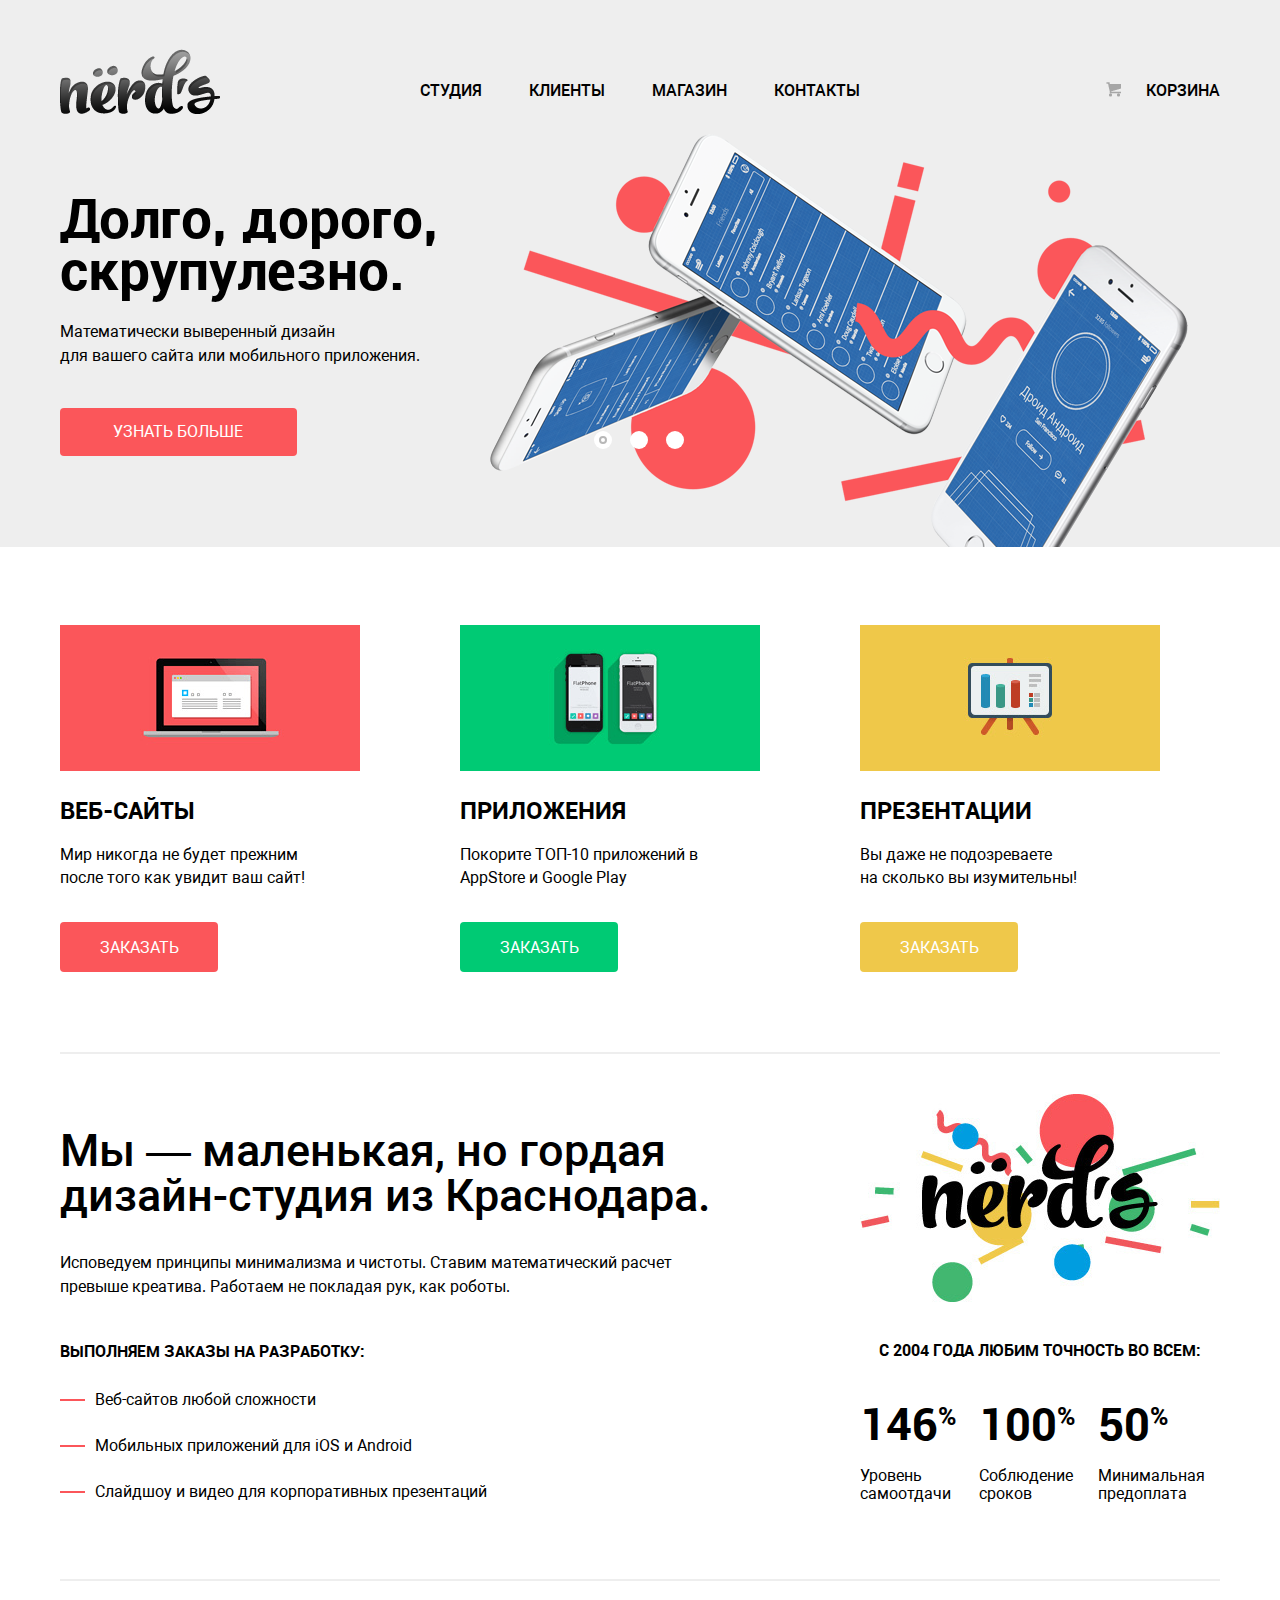
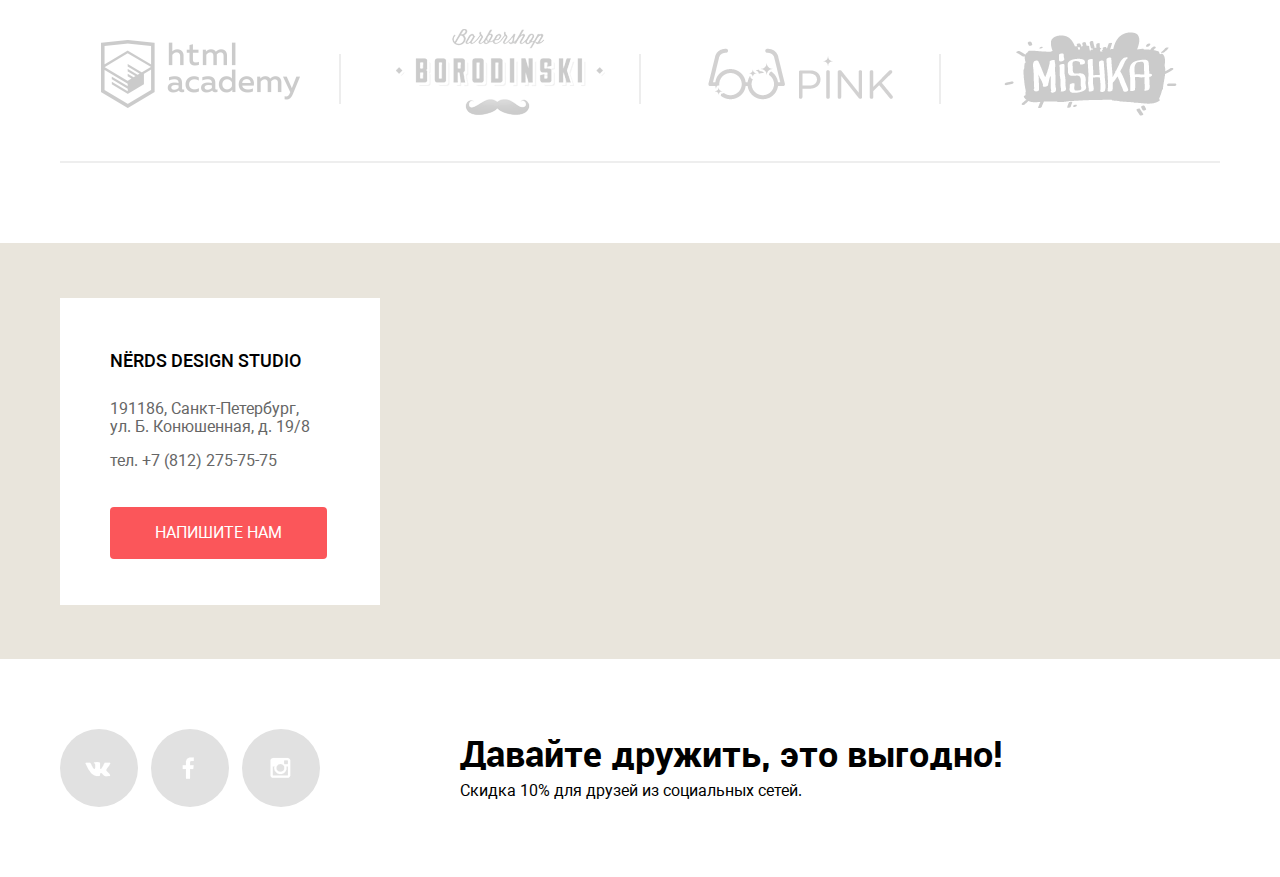
==== commit c40d8b91: "Пропустил тире" ====
--- a/index.html
+++ b/index.html
@@ -89,7 +89,7 @@
       </section>
       <div class="about container">
         <div class="description">
-          <b>Мы &mdash; маленькая, но гордая дизайн студия из Краснодара.</b>
+          <b>Мы &mdash; маленькая, но гордая дизайн-студия из Краснодара.</b>
           <p>Исповедуем принципы минимализма и чистоты. Ставим математический расчет превыше креатива. Работаем не покладая рук, как роботы.</p>
           <p class="do">Выполняем заказы на разработку:</p>
           <ul>
--- a/css/style.css
+++ b/css/style.css
@@ -278,14 +278,14 @@
 
 .lead {
   font-size: 55px;
-  line-height: 55px;
-  margin-top: 58px;
-  margin-bottom: 28px;
+  line-height: 51px;
+  margin-top: 59px;
+  margin-bottom: 23px;
 }
 
 .detail-lead {
-  line-height: 22px;
-  margin-bottom: 42px;
+  line-height: 24px;
+  margin-bottom: 40px;
 }
 
 .orders {
@@ -1279,3 +1279,19 @@
   border-top: 0;
   border-right: 0;
 }
+
+/* Анимация popup
+*/
+.show-modal {
+  display: block;
+  animation-name: show-modal-form;
+  animation-duration: 0.6s;
+  animation-fill-mode: forwards;
+}
+
+@keyframes show-modal-form {
+  0% { opacity: 0.3; }
+  33% { opacity: 0.9; }
+  66% { opacity: 0.8; }
+  to { opacity: 1; }
+}
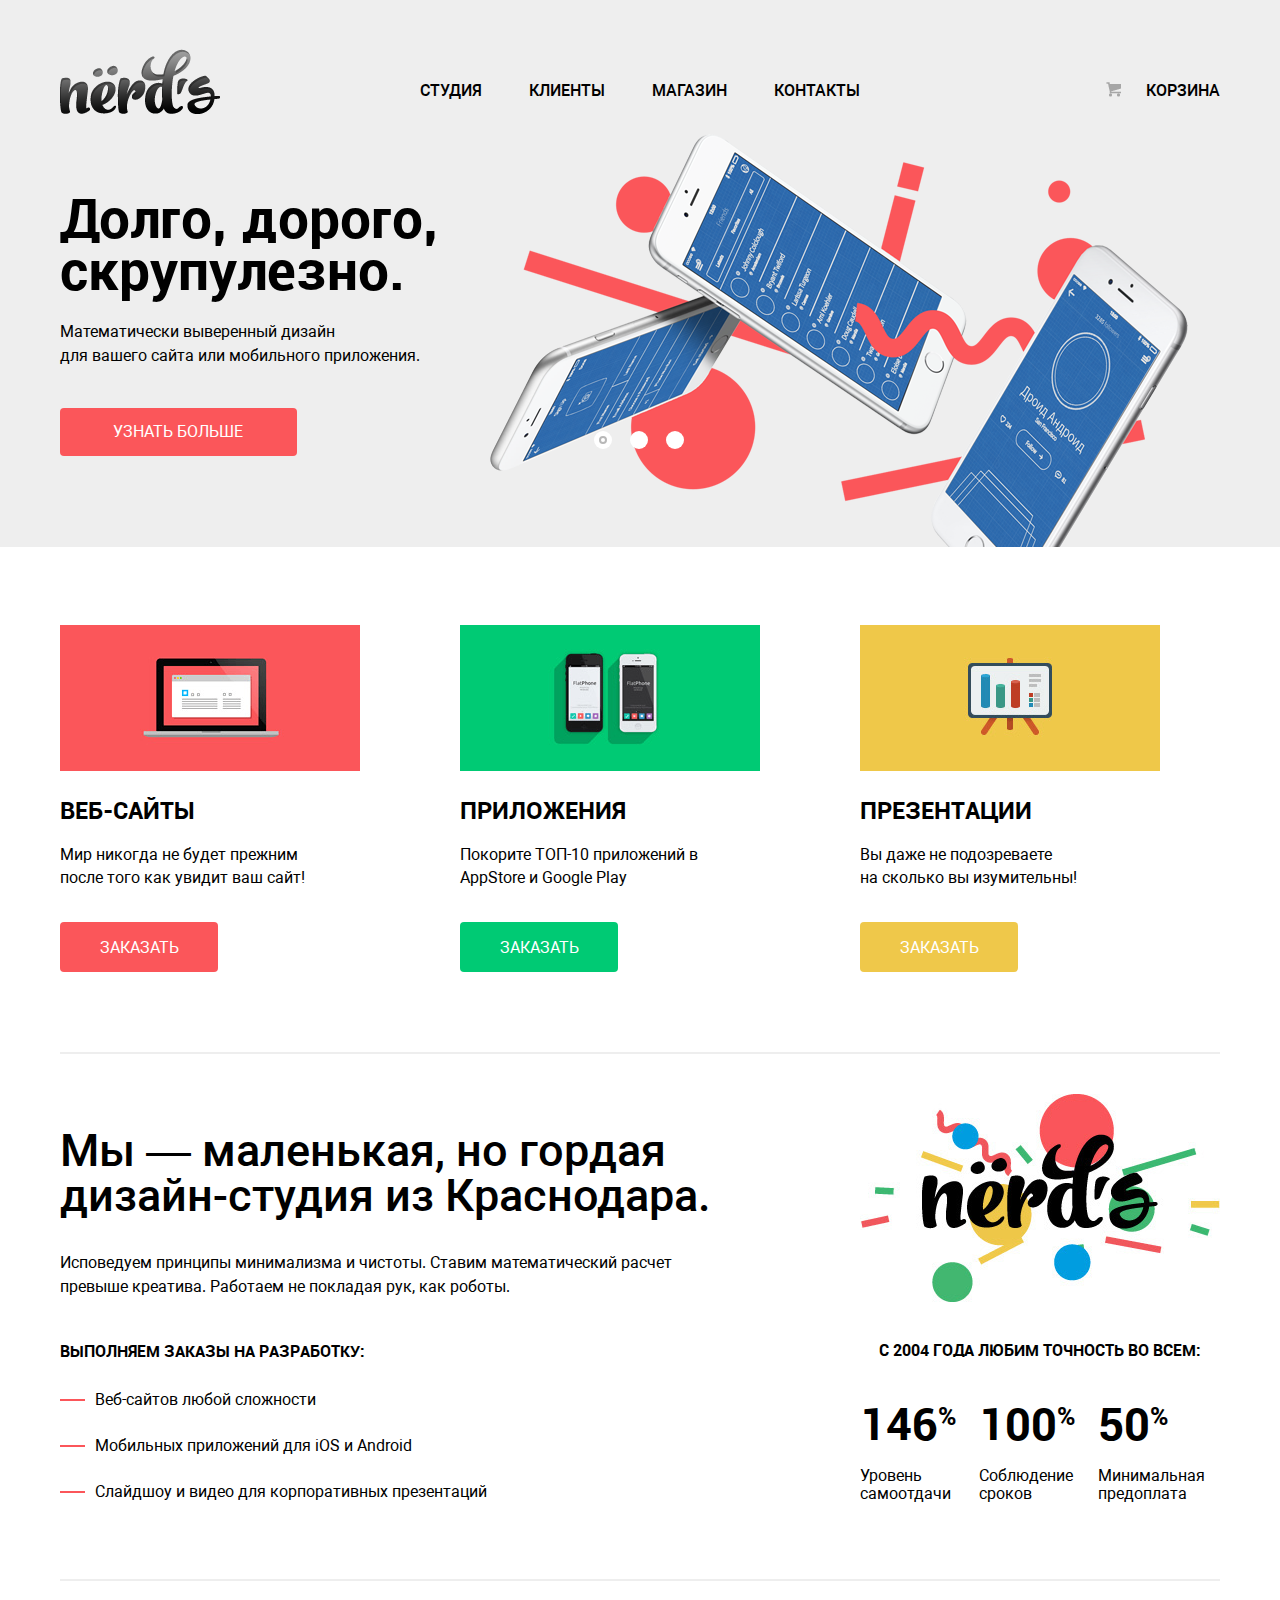
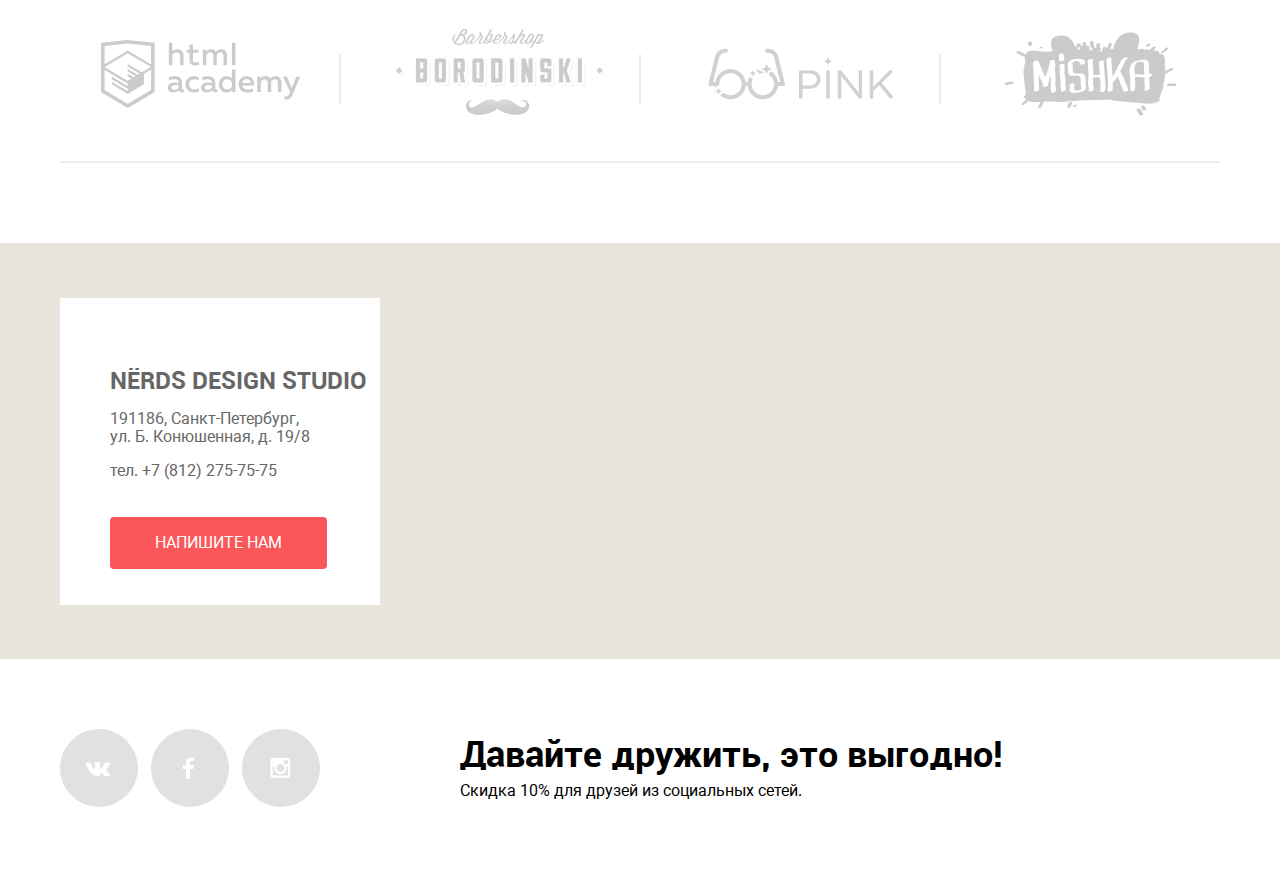
==== commit 6a775f9d: "Правки после валидатора" ====
--- a/index.html
+++ b/index.html
@@ -1,10 +1,11 @@
 <!DOCTYPE html>
 <html lang="ru">
   <head>
+    <title>Дизайн-студия - Нёрдс</title>
     <meta charset="utf-8">
     <meta name="format-detection" content="telephone=no">
-    <link rel="stylesheet" href="css/normalize.css">
-    <link rel="stylesheet" href="css/style.css">
+    <link rel="stylesheet" href="css/normalize.min.css">
+    <link rel="stylesheet" href="css/style.min.css">
   </head>
   <body>
     <div class="backgroud-container">
@@ -69,19 +70,19 @@
       </div>
       <section class="orders container">
         <section class="order">
-          <img src="img/sites.png" alt="Сайты">
+          <img src="img/sites.png" alt="Сайты" width="300" height="146">
           <b>Веб-сайты</b>
           <p>Мир никогда не будет прежним<br>после того как увидит ваш сайт!</p>
           <a href="order/site.html" class="btn btn-order btn-error">Заказать</a>
         </section>
         <section class="order">
-          <img src="img/applications.png" alt="Приложения">
+          <img src="img/applications.png" alt="Приложения" width="300" height="146">
           <b>Приложения</b>
           <p>Покорите ТОП-10 приложений в<br>AppStore и Google Play</p>
           <a href="order/application.html" class="btn btn-order btn-success">Заказать</a>
         </section>
         <section class="order">
-          <img src="img/presintations.png" alt="Презентации">
+          <img src="img/presintations.png" alt="Презентации" width="300" height="146">
           <b>Презентации</b>
           <p>Вы даже не подозреваете<br>на сколько вы изумительны!</p>
           <a href="order/presentation.html" class="btn btn-order btn-info">Заказать</a>
@@ -134,9 +135,7 @@
       <div class="contacts">
         <div id="location-map"></div>
         <section class="feedback">
-          <header>
-            NЁRDS DESIGN STUDIO
-          </header>
+          <h2>NЁRDS DESIGN STUDIO</h2>
           <p>191186, Санкт-Петербург,<br>ул. Б. Конюшенная, д. 19/8</p>
           <p>тел. +7 (812) 275-75-75</p>
           <a href="feedback.html" class="btn btn-error btn-feedback">Напишите нам</a>
@@ -157,7 +156,7 @@
     <div class="modal-content">
       <button class="modal-content-close" type="button" title="Закрыть">Закрыть</button>
       <h2 class="modal-content-title">Напишите нам</h2>
-      <form action="" method="post">
+      <form action="http://echo.htmlacademy.ru" method="post">
         <div class="identity">
           <label>
             Ваше имя:
@@ -176,7 +175,7 @@
       </form>
     </div>
     <div class="modal-overlay"></div>
-    <script src="js/script.js"></script>
+    <script src="js/script.min.js"></script>
     <script type="text/javascript" charset="utf-8" async src="https://api-maps.yandex.ru/services/constructor/1.0/js/?sid=1kEjejZUWMYQ2KulJ_m9zsRwRt7MJShU&amp;height=416&amp;id=location-map&amp;lang=ru_RU&amp;sourceType=constructor&amp;scroll=true"></script>
   </body>
 </html>
--- a/css/style.min.css
+++ b/css/style.min.css
@@ -0,0 +1 @@
+.basket>a::before,.partner-logo:after{content:""}.bar li,.partner-logo{vertical-align:middle}@font-face{font-family:Roboto;font-style:normal;font-weight:400;src:url(../fonts/roboto.woff2) format('woff2'),url(../fonts/roboto.woff) format('woff')}@font-face{font-family:Roboto;font-style:normal;font-weight:500;src:url(../fonts/robotomedium.woff2) format('woff2'),url(../fonts/robotomedium.woff) format('woff')}@font-face{font-family:Roboto;font-style:normal;font-weight:700;src:url(../fonts/robotobold.woff2) format('woff2'),url(../fonts/robotobold.woff) format('woff')}body{min-width:1200px;margin:0;font-family:Roboto,sans-serif;font-weight:400;font-size:16px;line-height:18px}.main-title{margin:58px auto 108px;font-size:55px;font-weight:500;line-height:55px}.backgroud-container{background-color:#eee}.container{display:-webkit-box;display:-ms-flexbox;display:flex;width:1160px;margin-left:auto;margin-right:auto}.main-header{-webkit-box-pack:justify;-ms-flex-pack:justify;justify-content:space-between;-webkit-box-align:center;-ms-flex-align:center;align-items:center;padding-top:49px}.main-navigation{width:440px}.main-navigation ul{display:-webkit-box;display:-ms-flexbox;display:flex;margin:0;padding:0;-webkit-box-align:center;-ms-flex-align:center;align-items:center;-webkit-box-pack:justify;-ms-flex-pack:justify;justify-content:space-between;list-style:none}.btn,.main-header a{display:inline-block;text-transform:uppercase;text-decoration:none}.main-header a{padding:7px 0;font-weight:500;color:#000;border-bottom:2px solid transparent}.logo a{padding-top:0;padding-bottom:14px}.basket{width:160px;text-align:right}.basket>a{position:relative;padding-left:30px}.basket>a::before{position:absolute;top:4px;left:-10px;width:18px;height:18px;background:url(../img/sprites.png) -5px -66px no-repeat;opacity:.3}.logo a:hover{opacity:.8}.logo a:active{opacity:.3}.basket a:hover,.main-navigation a:hover{color:#fb565a}.basket a:active,.main-navigation a:active{color:#000;opacity:.3}.basket.active a,.main-navigation .active a{border-bottom:2px solid #fb565a}.btn{font-size:16px;line-height:18px;cursor:pointer;border-radius:4px;color:#fff}.btn:active{color:rgba(255,255,255,.3)}.btn-know{padding:15px 54px 15px 53px}.btn-error{background-color:#fb565a;outline-color:#fb565a}.btn-error:hover{background-color:#e74246}.btn-error:active{background-color:#d7373b;box-shadow:inset 0 3px 0 0 #c13135}.btn-info{background-color:#efc84a}.btn-info:hover{background-color:#eab534}.btn-info:active{background-color:#e5a722;box-shadow:inset 0 3px 0 0 #ce961f}.btn-success{background-color:#00ca74}.btn-success:hover{background-color:#00bc6c}.btn-success:active{background-color:#00aa62;box-shadow:inset 0 3px 0 0 #009958}.btn-default{font-weight:700;color:#000;outline-color:#eee;background-color:#eee}.btn-default.active{border:3px solid #dbdbdb;background-color:#fff}.btn-default:hover{background-color:#dfdfdf}.btn-default:active{background-color:#d5d5d5;box-shadow:inset 0 3px 0 0 #bfbfbf}.btn-order{padding:17px 39px 15px 40px}.btn-send{padding:17px 80px 13px;border:0}.orders,.partners{border-bottom:2px solid #eee}.sliders{display:-webkit-box;display:-ms-flexbox;display:flex;position:relative;height:413px;-webkit-box-pack:center;-ms-flex-pack:center;justify-content:center}.orders,.sliders .switch{-webkit-box-pack:justify}.slider{position:absolute;display:none;top:0;left:0;width:100%;height:413px;background-color:#eee;background-repeat:no-repeat;background-position:93%}.sliders .slider:first-child{background-image:url(../img/slide1.png)}.sliders .slider:nth-child(2){background-image:url(../img/slide2.png)}.sliders .slider:nth-child(3){background-image:url(../img/slide3.png)}.sliders .switch{display:-webkit-box;display:-ms-flexbox;display:flex;-ms-flex-pack:justify;justify-content:space-between;width:72px;height:18px;position:absolute;margin:0;padding:0;list-style:none;left:537px;bottom:97px}.partner-logo,.switch li{position:relative}.lead{font-size:55px;line-height:51px;margin-top:59px;margin-bottom:23px}.detail-lead{line-height:24px;margin-bottom:40px}.orders{padding-top:78px;padding-bottom:80px;-ms-flex-pack:justify;justify-content:space-between}.order{width:300px}.order:last-child{margin-right:60px}.order b{display:block;margin-top:27px;text-transform:uppercase;font-size:24px}.order p{margin-top:23px;line-height:23px;margin-bottom:33px}.about{padding-top:40px;-webkit-box-pack:justify;-ms-flex-pack:justify;justify-content:space-between}.description{width:660px;margin-top:34px}.advantages{width:360px}.advantages .title{margin-top:35px;margin-bottom:12px;font-weight:700;text-align:center;text-transform:uppercase}.advantage{display:inline-block;width:100px;margin-right:15px}.advantage b,.advantage p{display:block}.advantage b{margin-top:45px;margin-bottom:33px;font-size:45px}.advantage sup{top:-15px;font-size:55%}.partners{-webkit-box-align:center;-ms-flex-align:center;align-items:center;-webkit-box-pack:justify;-ms-flex-pack:justify;justify-content:space-between;margin-top:60px;margin-bottom:80px;padding:48px 0 33px;border-top:2px solid #eee;text-align:center;font-size:0}.partner-logo{width:280px;display:inline-block;margin-right:20px;opacity:.2}.partner-logo:hover{opacity:1}.partner-logo:active{opacity:.1}.modal-content-close:hover::after,.modal-content-close:hover::before,.social:active::after{opacity:.3}.partner-logo:after{width:2px;height:50px;background:#aaa;position:absolute;top:50%;right:-1px;-webkit-transform:translateY(-50%);transform:translateY(-50%)}.partner-logo:hover:after{background:#eee}.partner-logo:active:after{background:#333}.partner-logo:last-child{margin-right:0;width:260px}.partner-logo:last-child:after{display:none}.main-footer{position:relative;margin-top:20px;margin-bottom:70px}.contacts{position:relative;height:416px;background-color:#e9e5dc;background-image:url(../img/map.jpg);background-repeat:no-repeat;background-position:center}.feedback{position:absolute;top:55px;left:50%;width:270px;height:253px;margin-left:-580px;margin-bottom:40px;padding-top:54px;padding-left:50px;color:#666;background-color:#fff}.feedback header{margin-bottom:30px;color:#000;font-weight:500;font-size:18px}.feedback a{margin-top:21px}.btn-feedback{padding:17px 45px}.socials{width:260px;display:-webkit-box;display:-ms-flexbox;display:flex;-webkit-box-pack:justify;-ms-flex-pack:justify;justify-content:space-between}.socials>a{position:relative;width:78px;height:78px;border-radius:50%;background-color:#e1e1e1;font-size:0}.socials>a:hover{background-color:#e74246}.socials>a:active{background-color:#d7373b}.social::after{position:absolute;content:'';left:25px;top:28px;width:26px;height:22px;background:url(../img/sprites.png) no-repeat}.social-vk::after{background-position:0 -44px}.social-fb::after{background-position:0 -22px}.social-inst::after{background-position:0 0}.main-footer>.container{-webkit-box-align:center;-ms-flex-align:center;align-items:center;margin-top:70px}.offer{margin-left:140px}.offer b{font-size:36px;line-height:36px}.offer p{margin-top:10px;margin-bottom:0}.description b{display:block;margin-bottom:33px;font-size:45px;font-weight:500;line-height:45px}.description p{line-height:24px}.description ul{margin:0;padding:0;list-style:none}.description ul>li{position:relative;padding:14px 0 14px 35px}.description p.do{margin-top:42px;line-height:20px;font-weight:700;text-transform:uppercase}.description li::before{content:"";position:absolute;width:25px;height:2px;left:0;bottom:22px;background-color:#fb565a}.text-hidden{font-size:0}.radio-custom-label{position:relative}.radio-custom-label input[type=radio]{display:none}.radio-custom-label::before{content:"";position:absolute;top:0;left:-3px;width:18px;height:18px;cursor:pointer;background:#fff;border-radius:50%}.radio-custom-label input[type=radio]:checked~span::after{content:"";position:absolute;top:5px;left:2px;width:4px;height:4px;border-radius:50%;border:2px solid #b8b8b8}@-webkit-keyframes test{to{-webkit-transform:translateX();transform:translateX()}}@keyframes test{to{-webkit-transform:translateX();transform:translateX()}}.modal-content{display:none;position:absolute;z-index:20;top:1710px;left:50%;width:760px;margin-left:-480px;padding:67px 100px 80px;box-shadow:0 30px 50px rgba(0,0,0,.7);color:#000;background-color:#fff}.modal-content.catalog-form{top:2435px}.modal-content-close{position:absolute;top:76px;right:93px;width:22px;height:22px;font-size:0;background-color:#fff;border:0;cursor:pointer;outline:transparent}.modal-content h2{margin:0 0 40px;padding:0;font-size:45px;line-height:45px}.modal-content label{margin-bottom:10px;font-size:16px;font-weight:700;line-height:18px}.modal-content .identity{display:-webkit-box;display:-ms-flexbox;display:flex;margin-bottom:25px;-webkit-box-pack:justify;-ms-flex-pack:justify;justify-content:space-between}.identity label{display:block;width:360px}.modal-content-close::after,.modal-content-close::before{content:"";position:absolute;top:10px;left:2px;width:26px;height:5px;background-color:#fb565a;border-radius:1px}.modal-content-close:active::after,.modal-content-close:active::before{opacity:.1}.modal-content-close::before{-webkit-transform:rotate(45deg);transform:rotate(45deg)}.modal-content-close::after{-webkit-transform:rotate(-45deg);transform:rotate(-45deg)}.modal-content input,.modal-content textarea{display:block;margin-top:10px;padding:15px 13px 12px;border-radius:2px;border:2px solid #d7dcde}.modal-content input:invalid,.modal-content textarea:invalid{border-color:#e74246;outline-color:#e74246;color:#e74246}.modal-content input:hover,.modal-content textarea:hover{border-color:#b4b9bb;outline-color:#b4b9bb}.modal-content input:focus,.modal-content textarea:focus{border-color:#000;outline-color:#000}.modal-content textarea{margin-bottom:47px;width:730px;resize:none;padding-top:10px}.identity input{width:329px}.modal-overlay{position:fixed;display:none;top:0;left:0;z-index:10;width:100%;height:100%;background:rgba(0,0,0,.5)}.hide{display:none}.visible{display:block}.goods .sort,.main-content{display:-webkit-box;display:-ms-flexbox}.main-content{margin-top:58px;display:flex;-webkit-box-pack:justify;-ms-flex-pack:justify;justify-content:space-between}.filer-goods{width:260px}.filter-goods fieldset{display:block;padding:0;border:none}.filter-goods legend{font-size:18px;font-weight:700;line-height:25px;text-transform:uppercase}.spacing{font-weight:500;letter-spacing:1.1px;margin-left:-3px}.range-filter{width:260px;margin:50px auto}.range-controls{position:relative;height:41px;padding-top:39px;padding-right:20px;padding-left:20px;margin-bottom:16px;border-radius:5px;background:#f1f1f1}.range-controls .scale{height:2px;background:#d7dcde}.range-controls .bar{width:70%;height:2px;background:#00ca74}.range-controls .toggle{position:absolute;top:30px;left:0;width:4px;height:4px;cursor:pointer;border:8px solid #fff;border-radius:50%;background:#ababab;box-shadow:0 2px 1px 0 #cfcfcf}.range-controls .toggle-min{left:17px}.range-controls .toggle-max{left:160px}.price-controls{font-size:0}.price-controls label{display:inline-block;font-size:16px;line-height:22px;text-transform:uppercase;width:49%}.max-price{padding-left:2px;text-align:right}.price-controls input{font-family:Roboto,Arial,sans-serif;font-size:16px;width:60px;margin-left:10px;padding:8px 10px;text-align:center;color:#283136;border:none;border-radius:5px;background:#f1f1f1}.goods{width:760px}.goods .sort{display:flex;width:360px;-webkit-box-pack:start;-ms-flex-pack:start;justify-content:flex-start;font-size:14px;line-height:18px;text-transform:uppercase}.goods header,.sort-direction{display:-webkit-box;display:-ms-flexbox}.sort-direction{display:flex;width:41px;-webkit-box-pack:justify;-ms-flex-pack:justify;justify-content:space-between}.sort-direction a{font-size:10px}.detail-info h2,.title-sort{text-transform:uppercase;font-size:18px}.sort a{display:inline-block;opacity:.3;color:#000;text-decoration:none}.sort a:hover{opacity:.6}.sort a.active,.sort a:active{opacity:1}.sort>a{margin-right:26px}.sort a:nth-child(3){margin-right:46px}.goods header{display:flex;-webkit-box-pack:justify;-ms-flex-pack:justify;justify-content:space-between;-webkit-box-align:baseline;-ms-flex-align:baseline;align-items:baseline}.title-sort{font-weight:700;line-height:18px}.goods-detail{margin-top:19px;margin-bottom:64px;display:-webkit-box;display:-ms-flexbox;display:flex;-ms-flex-wrap:wrap;flex-wrap:wrap;-webkit-box-pack:justify;-ms-flex-pack:justify;justify-content:space-between}.good{margin-top:36px;width:360px}.good:hover{box-shadow:0 3px 15px 2px #d9d9d9}.good .bar{width:100%;margin:0;padding:10px 11px;background-color:#4d4d4d;border-top-left-radius:3px;border-top-right-radius:3px;opacity:.12}.good:hover .bar{opacity:1}.bar li{display:inline-block;padding:7px;margin:3px;border-radius:10px;background:#fff}.layout-a-plus,.layout-barbershop,.layout-kvast,.layout-mishka,.layout-pink-app,.layout-sedona{background-repeat:no-repeat}.layout{position:relative;height:576px;width:360px}.layout-sedona{background-image:url(../img/item1.jpg)}.layout-pink-app{background-image:url(../img/item2.jpg)}.layout-barbershop{background-image:url(../img/item3.jpg)}.layout-mishka{background-image:url(../img/item4.jpg)}.layout-a-plus{background-image:url(../img/item5.jpg)}.layout-kvast{background-image:url(../img/item6.jpg)}.detail-info{display:none;position:absolute;width:360px;height:230px;left:0;bottom:0;text-align:center;background-color:#eee}.good:hover .detail-info{display:block}.detail-info h2{margin-top:26px;line-height:30px}.detail-info p{margin-bottom:29px;color:#666}.pagger{display:-webkit-box;display:-ms-flexbox;display:flex;list-style:none;margin:40px 0;padding:0}.filter-features input[type=checkbox],.filter-grid input[type=radio]{display:none}.btn-price{padding:17px 60px 15px 62px}.btn-show{width:99%;padding:17px 30px 14px;border:0;font-size:15px;font-weight:700}.btn-page{margin-right:11px;padding:15px 21px}.btn-page.active{padding:12px 18px}.btn-page.active:active{padding:15px 21px;border:none}.btn-page-next{padding:16px 77px 15px}.filter-goods ul{margin:0;padding:0;list-style:none}.filter-grid{margin-top:9px}.filter-features{margin-top:38px;margin-bottom:39px}.filter-features ul,.filter-grid ul{margin-top:8px;margin-left:-1px}.filter-features li,.filter-grid li{padding-top:11px;padding-bottom:11px;list-style:none}.filter-grid label{cursor:pointer;color:#283136;padding-left:36px}.radio{position:relative}.radio::before{content:"";position:absolute;top:-2px;left:1px;width:16px;height:16px;background:#fff;border-radius:50%;border:4px solid #b8b8b8}.filter-grid input[type=radio]:checked+label::after{content:"";position:absolute;top:6px;left:9px;width:8px;height:8px;background-color:#b8b8b8;border-radius:50%}.filter-grid label:hover{color:#000}.filter-grid label:disabled{color:#c2c5c6}.radio:hover::before{border:4px solid #4d4d4d}.filter-grid input[type=radio]:hover:checked+label::after{background-color:#4d4d4d}.radio:disabled::before{border:4px solid #ededed}.filter-grid input[type=radio]:disabled:checked+label::after{background-color:#ededed}.filter-features label{padding-left:36px;cursor:pointer;color:#283136}.feature-checkbox{position:relative}.feature-checkbox::before{content:"";position:absolute;top:-1px;left:2px;width:18px;height:18px;border-radius:4px;border:2px solid #b8b8b8}.filter-features input[type=checkbox]:checked+label::after{content:"";position:absolute;left:6px;top:0;width:16px;height:7px;border-radius:1px;background-color:transparent;border:5px solid #b8b8b8;-webkit-transform:rotate(-45deg);transform:rotate(-45deg);border-top:0;border-right:0;box-shadow:1px 1px 0 #fff,0 -1px 0 #fff inset}.filter-features label:hover{color:#000}.filter-features label:disabled{color:#c2c5c6}.feature-checkbox:hover::before{border:2px solid #4d4d4d}.filter-features input[type=checkbox]:hover:checked+label::after{border:5px solid #4d4d4d;border-top:0;border-right:0}.feature-checkbox:disabled::before{border:2px solid #ededed}.filter-features input[type=checkbox]:disabled:checked+label::after{border:5px solid #ededed;border-top:0;border-right:0}.show-modal{display:block;-webkit-animation-name:show-modal-form;animation-name:show-modal-form;-webkit-animation-duration:.6s;animation-duration:.6s;-webkit-animation-fill-mode:forwards;animation-fill-mode:forwards}@-webkit-keyframes show-modal-form{0%{opacity:.3}33%{opacity:.9}66%{opacity:.8}to{opacity:1}}@keyframes show-modal-form{0%{opacity:.3}33%{opacity:.9}66%{opacity:.8}to{opacity:1}}
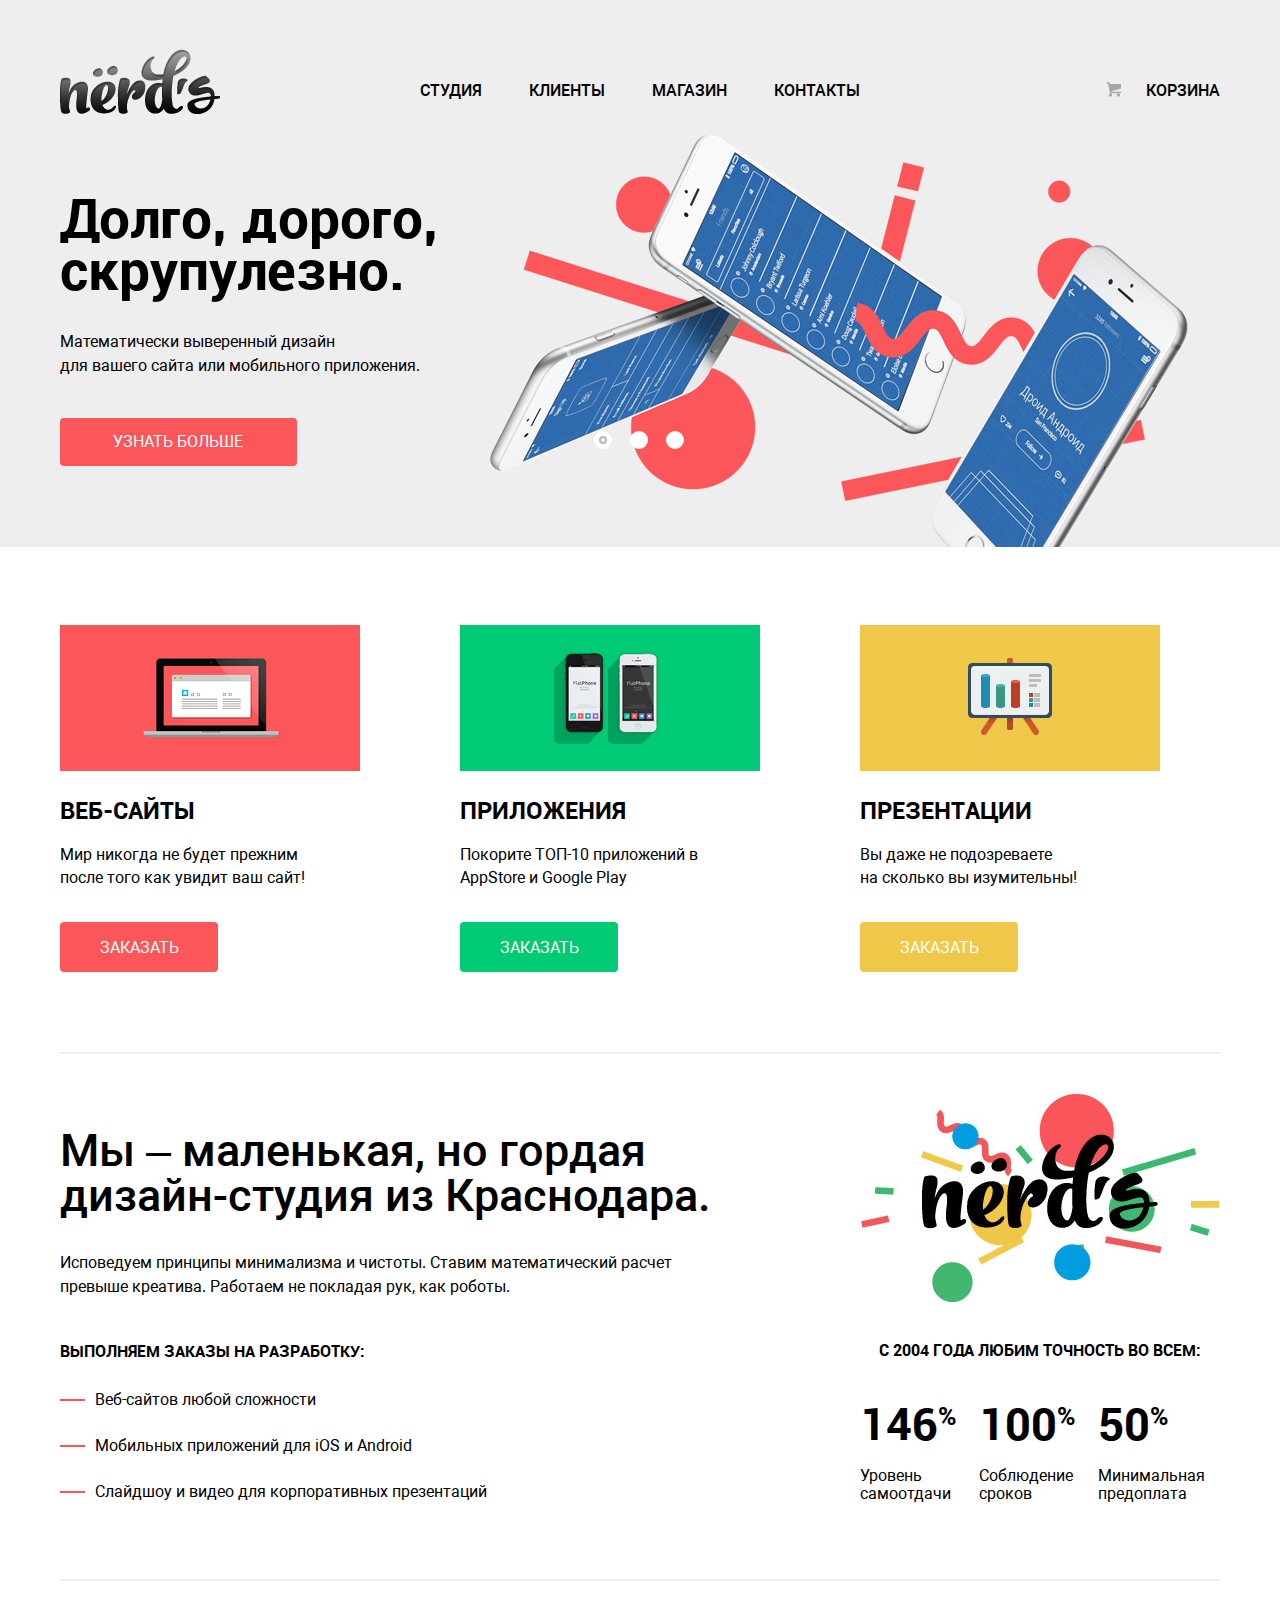
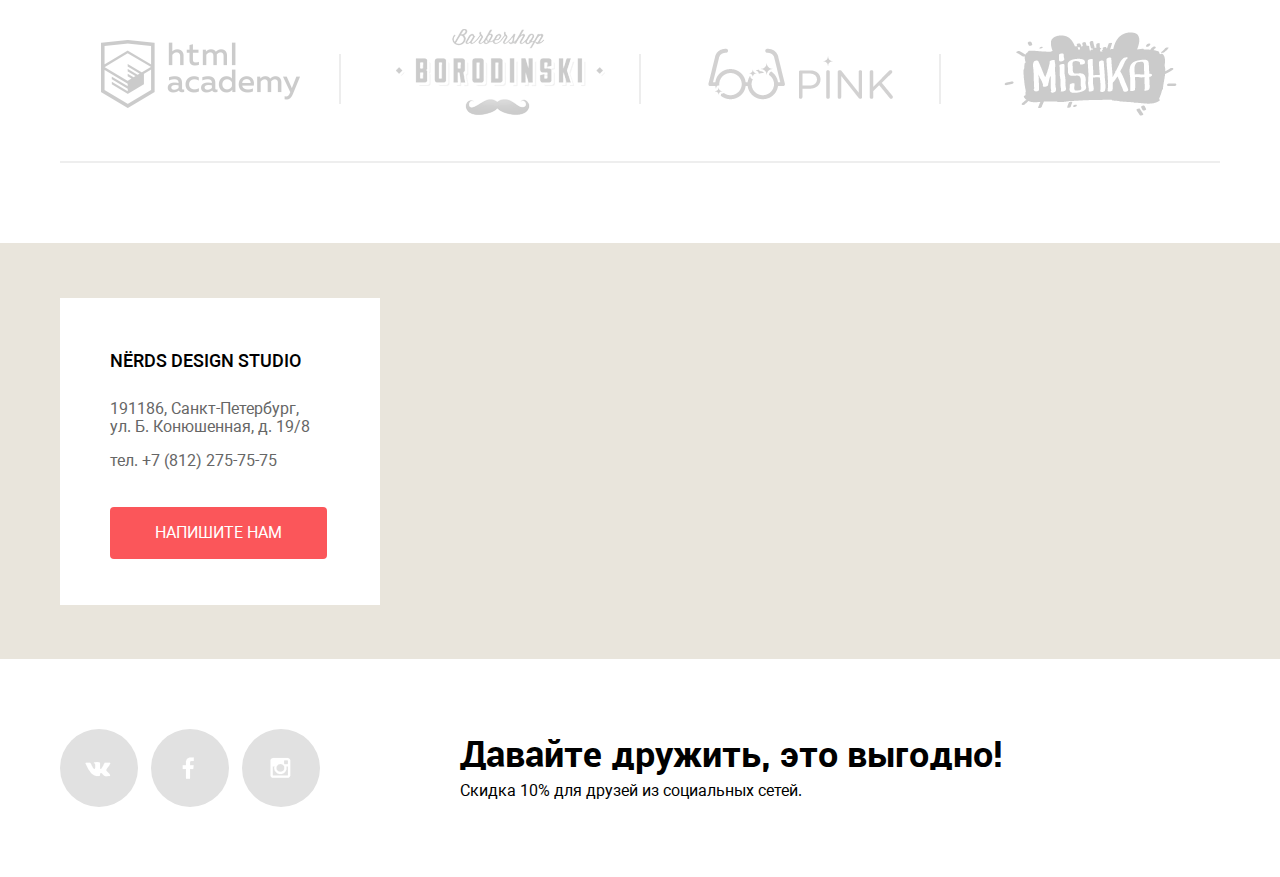
==== commit e4b040b2: "Автопрефиксер и минификатор" ====
--- a/index.html
+++ b/index.html
@@ -90,7 +90,7 @@
       </section>
       <div class="about container">
         <div class="description">
-          <b>Мы &mdash; маленькая, но гордая дизайн-студия из Краснодара.</b>
+          <b>Мы &ndash; маленькая, но гордая дизайн-студия из Краснодара.</b>
           <p>Исповедуем принципы минимализма и чистоты. Ставим математический расчет превыше креатива. Работаем не покладая рук, как роботы.</p>
           <p class="do">Выполняем заказы на разработку:</p>
           <ul>
--- a/css/style.min.css
+++ b/css/style.min.css
@@ -1 +1 @@
-.basket>a::before,.partner-logo:after{content:""}.bar li,.partner-logo{vertical-align:middle}@font-face{font-family:Roboto;font-style:normal;font-weight:400;src:url(../fonts/roboto.woff2) format('woff2'),url(../fonts/roboto.woff) format('woff')}@font-face{font-family:Roboto;font-style:normal;font-weight:500;src:url(../fonts/robotomedium.woff2) format('woff2'),url(../fonts/robotomedium.woff) format('woff')}@font-face{font-family:Roboto;font-style:normal;font-weight:700;src:url(../fonts/robotobold.woff2) format('woff2'),url(../fonts/robotobold.woff) format('woff')}body{min-width:1200px;margin:0;font-family:Roboto,sans-serif;font-weight:400;font-size:16px;line-height:18px}.main-title{margin:58px auto 108px;font-size:55px;font-weight:500;line-height:55px}.backgroud-container{background-color:#eee}.container{display:-webkit-box;display:-ms-flexbox;display:flex;width:1160px;margin-left:auto;margin-right:auto}.main-header{-webkit-box-pack:justify;-ms-flex-pack:justify;justify-content:space-between;-webkit-box-align:center;-ms-flex-align:center;align-items:center;padding-top:49px}.main-navigation{width:440px}.main-navigation ul{display:-webkit-box;display:-ms-flexbox;display:flex;margin:0;padding:0;-webkit-box-align:center;-ms-flex-align:center;align-items:center;-webkit-box-pack:justify;-ms-flex-pack:justify;justify-content:space-between;list-style:none}.btn,.main-header a{display:inline-block;text-transform:uppercase;text-decoration:none}.main-header a{padding:7px 0;font-weight:500;color:#000;border-bottom:2px solid transparent}.logo a{padding-top:0;padding-bottom:14px}.basket{width:160px;text-align:right}.basket>a{position:relative;padding-left:30px}.basket>a::before{position:absolute;top:4px;left:-10px;width:18px;height:18px;background:url(../img/sprites.png) -5px -66px no-repeat;opacity:.3}.logo a:hover{opacity:.8}.logo a:active{opacity:.3}.basket a:hover,.main-navigation a:hover{color:#fb565a}.basket a:active,.main-navigation a:active{color:#000;opacity:.3}.basket.active a,.main-navigation .active a{border-bottom:2px solid #fb565a}.btn{font-size:16px;line-height:18px;cursor:pointer;border-radius:4px;color:#fff}.btn:active{color:rgba(255,255,255,.3)}.btn-know{padding:15px 54px 15px 53px}.btn-error{background-color:#fb565a;outline-color:#fb565a}.btn-error:hover{background-color:#e74246}.btn-error:active{background-color:#d7373b;box-shadow:inset 0 3px 0 0 #c13135}.btn-info{background-color:#efc84a}.btn-info:hover{background-color:#eab534}.btn-info:active{background-color:#e5a722;box-shadow:inset 0 3px 0 0 #ce961f}.btn-success{background-color:#00ca74}.btn-success:hover{background-color:#00bc6c}.btn-success:active{background-color:#00aa62;box-shadow:inset 0 3px 0 0 #009958}.btn-default{font-weight:700;color:#000;outline-color:#eee;background-color:#eee}.btn-default.active{border:3px solid #dbdbdb;background-color:#fff}.btn-default:hover{background-color:#dfdfdf}.btn-default:active{background-color:#d5d5d5;box-shadow:inset 0 3px 0 0 #bfbfbf}.btn-order{padding:17px 39px 15px 40px}.btn-send{padding:17px 80px 13px;border:0}.orders,.partners{border-bottom:2px solid #eee}.sliders{display:-webkit-box;display:-ms-flexbox;display:flex;position:relative;height:413px;-webkit-box-pack:center;-ms-flex-pack:center;justify-content:center}.orders,.sliders .switch{-webkit-box-pack:justify}.slider{position:absolute;display:none;top:0;left:0;width:100%;height:413px;background-color:#eee;background-repeat:no-repeat;background-position:93%}.sliders .slider:first-child{background-image:url(../img/slide1.png)}.sliders .slider:nth-child(2){background-image:url(../img/slide2.png)}.sliders .slider:nth-child(3){background-image:url(../img/slide3.png)}.sliders .switch{display:-webkit-box;display:-ms-flexbox;display:flex;-ms-flex-pack:justify;justify-content:space-between;width:72px;height:18px;position:absolute;margin:0;padding:0;list-style:none;left:537px;bottom:97px}.partner-logo,.switch li{position:relative}.lead{font-size:55px;line-height:51px;margin-top:59px;margin-bottom:23px}.detail-lead{line-height:24px;margin-bottom:40px}.orders{padding-top:78px;padding-bottom:80px;-ms-flex-pack:justify;justify-content:space-between}.order{width:300px}.order:last-child{margin-right:60px}.order b{display:block;margin-top:27px;text-transform:uppercase;font-size:24px}.order p{margin-top:23px;line-height:23px;margin-bottom:33px}.about{padding-top:40px;-webkit-box-pack:justify;-ms-flex-pack:justify;justify-content:space-between}.description{width:660px;margin-top:34px}.advantages{width:360px}.advantages .title{margin-top:35px;margin-bottom:12px;font-weight:700;text-align:center;text-transform:uppercase}.advantage{display:inline-block;width:100px;margin-right:15px}.advantage b,.advantage p{display:block}.advantage b{margin-top:45px;margin-bottom:33px;font-size:45px}.advantage sup{top:-15px;font-size:55%}.partners{-webkit-box-align:center;-ms-flex-align:center;align-items:center;-webkit-box-pack:justify;-ms-flex-pack:justify;justify-content:space-between;margin-top:60px;margin-bottom:80px;padding:48px 0 33px;border-top:2px solid #eee;text-align:center;font-size:0}.partner-logo{width:280px;display:inline-block;margin-right:20px;opacity:.2}.partner-logo:hover{opacity:1}.partner-logo:active{opacity:.1}.modal-content-close:hover::after,.modal-content-close:hover::before,.social:active::after{opacity:.3}.partner-logo:after{width:2px;height:50px;background:#aaa;position:absolute;top:50%;right:-1px;-webkit-transform:translateY(-50%);transform:translateY(-50%)}.partner-logo:hover:after{background:#eee}.partner-logo:active:after{background:#333}.partner-logo:last-child{margin-right:0;width:260px}.partner-logo:last-child:after{display:none}.main-footer{position:relative;margin-top:20px;margin-bottom:70px}.contacts{position:relative;height:416px;background-color:#e9e5dc;background-image:url(../img/map.jpg);background-repeat:no-repeat;background-position:center}.feedback{position:absolute;top:55px;left:50%;width:270px;height:253px;margin-left:-580px;margin-bottom:40px;padding-top:54px;padding-left:50px;color:#666;background-color:#fff}.feedback header{margin-bottom:30px;color:#000;font-weight:500;font-size:18px}.feedback a{margin-top:21px}.btn-feedback{padding:17px 45px}.socials{width:260px;display:-webkit-box;display:-ms-flexbox;display:flex;-webkit-box-pack:justify;-ms-flex-pack:justify;justify-content:space-between}.socials>a{position:relative;width:78px;height:78px;border-radius:50%;background-color:#e1e1e1;font-size:0}.socials>a:hover{background-color:#e74246}.socials>a:active{background-color:#d7373b}.social::after{position:absolute;content:'';left:25px;top:28px;width:26px;height:22px;background:url(../img/sprites.png) no-repeat}.social-vk::after{background-position:0 -44px}.social-fb::after{background-position:0 -22px}.social-inst::after{background-position:0 0}.main-footer>.container{-webkit-box-align:center;-ms-flex-align:center;align-items:center;margin-top:70px}.offer{margin-left:140px}.offer b{font-size:36px;line-height:36px}.offer p{margin-top:10px;margin-bottom:0}.description b{display:block;margin-bottom:33px;font-size:45px;font-weight:500;line-height:45px}.description p{line-height:24px}.description ul{margin:0;padding:0;list-style:none}.description ul>li{position:relative;padding:14px 0 14px 35px}.description p.do{margin-top:42px;line-height:20px;font-weight:700;text-transform:uppercase}.description li::before{content:"";position:absolute;width:25px;height:2px;left:0;bottom:22px;background-color:#fb565a}.text-hidden{font-size:0}.radio-custom-label{position:relative}.radio-custom-label input[type=radio]{display:none}.radio-custom-label::before{content:"";position:absolute;top:0;left:-3px;width:18px;height:18px;cursor:pointer;background:#fff;border-radius:50%}.radio-custom-label input[type=radio]:checked~span::after{content:"";position:absolute;top:5px;left:2px;width:4px;height:4px;border-radius:50%;border:2px solid #b8b8b8}@-webkit-keyframes test{to{-webkit-transform:translateX();transform:translateX()}}@keyframes test{to{-webkit-transform:translateX();transform:translateX()}}.modal-content{display:none;position:absolute;z-index:20;top:1710px;left:50%;width:760px;margin-left:-480px;padding:67px 100px 80px;box-shadow:0 30px 50px rgba(0,0,0,.7);color:#000;background-color:#fff}.modal-content.catalog-form{top:2435px}.modal-content-close{position:absolute;top:76px;right:93px;width:22px;height:22px;font-size:0;background-color:#fff;border:0;cursor:pointer;outline:transparent}.modal-content h2{margin:0 0 40px;padding:0;font-size:45px;line-height:45px}.modal-content label{margin-bottom:10px;font-size:16px;font-weight:700;line-height:18px}.modal-content .identity{display:-webkit-box;display:-ms-flexbox;display:flex;margin-bottom:25px;-webkit-box-pack:justify;-ms-flex-pack:justify;justify-content:space-between}.identity label{display:block;width:360px}.modal-content-close::after,.modal-content-close::before{content:"";position:absolute;top:10px;left:2px;width:26px;height:5px;background-color:#fb565a;border-radius:1px}.modal-content-close:active::after,.modal-content-close:active::before{opacity:.1}.modal-content-close::before{-webkit-transform:rotate(45deg);transform:rotate(45deg)}.modal-content-close::after{-webkit-transform:rotate(-45deg);transform:rotate(-45deg)}.modal-content input,.modal-content textarea{display:block;margin-top:10px;padding:15px 13px 12px;border-radius:2px;border:2px solid #d7dcde}.modal-content input:invalid,.modal-content textarea:invalid{border-color:#e74246;outline-color:#e74246;color:#e74246}.modal-content input:hover,.modal-content textarea:hover{border-color:#b4b9bb;outline-color:#b4b9bb}.modal-content input:focus,.modal-content textarea:focus{border-color:#000;outline-color:#000}.modal-content textarea{margin-bottom:47px;width:730px;resize:none;padding-top:10px}.identity input{width:329px}.modal-overlay{position:fixed;display:none;top:0;left:0;z-index:10;width:100%;height:100%;background:rgba(0,0,0,.5)}.hide{display:none}.visible{display:block}.goods .sort,.main-content{display:-webkit-box;display:-ms-flexbox}.main-content{margin-top:58px;display:flex;-webkit-box-pack:justify;-ms-flex-pack:justify;justify-content:space-between}.filer-goods{width:260px}.filter-goods fieldset{display:block;padding:0;border:none}.filter-goods legend{font-size:18px;font-weight:700;line-height:25px;text-transform:uppercase}.spacing{font-weight:500;letter-spacing:1.1px;margin-left:-3px}.range-filter{width:260px;margin:50px auto}.range-controls{position:relative;height:41px;padding-top:39px;padding-right:20px;padding-left:20px;margin-bottom:16px;border-radius:5px;background:#f1f1f1}.range-controls .scale{height:2px;background:#d7dcde}.range-controls .bar{width:70%;height:2px;background:#00ca74}.range-controls .toggle{position:absolute;top:30px;left:0;width:4px;height:4px;cursor:pointer;border:8px solid #fff;border-radius:50%;background:#ababab;box-shadow:0 2px 1px 0 #cfcfcf}.range-controls .toggle-min{left:17px}.range-controls .toggle-max{left:160px}.price-controls{font-size:0}.price-controls label{display:inline-block;font-size:16px;line-height:22px;text-transform:uppercase;width:49%}.max-price{padding-left:2px;text-align:right}.price-controls input{font-family:Roboto,Arial,sans-serif;font-size:16px;width:60px;margin-left:10px;padding:8px 10px;text-align:center;color:#283136;border:none;border-radius:5px;background:#f1f1f1}.goods{width:760px}.goods .sort{display:flex;width:360px;-webkit-box-pack:start;-ms-flex-pack:start;justify-content:flex-start;font-size:14px;line-height:18px;text-transform:uppercase}.goods header,.sort-direction{display:-webkit-box;display:-ms-flexbox}.sort-direction{display:flex;width:41px;-webkit-box-pack:justify;-ms-flex-pack:justify;justify-content:space-between}.sort-direction a{font-size:10px}.detail-info h2,.title-sort{text-transform:uppercase;font-size:18px}.sort a{display:inline-block;opacity:.3;color:#000;text-decoration:none}.sort a:hover{opacity:.6}.sort a.active,.sort a:active{opacity:1}.sort>a{margin-right:26px}.sort a:nth-child(3){margin-right:46px}.goods header{display:flex;-webkit-box-pack:justify;-ms-flex-pack:justify;justify-content:space-between;-webkit-box-align:baseline;-ms-flex-align:baseline;align-items:baseline}.title-sort{font-weight:700;line-height:18px}.goods-detail{margin-top:19px;margin-bottom:64px;display:-webkit-box;display:-ms-flexbox;display:flex;-ms-flex-wrap:wrap;flex-wrap:wrap;-webkit-box-pack:justify;-ms-flex-pack:justify;justify-content:space-between}.good{margin-top:36px;width:360px}.good:hover{box-shadow:0 3px 15px 2px #d9d9d9}.good .bar{width:100%;margin:0;padding:10px 11px;background-color:#4d4d4d;border-top-left-radius:3px;border-top-right-radius:3px;opacity:.12}.good:hover .bar{opacity:1}.bar li{display:inline-block;padding:7px;margin:3px;border-radius:10px;background:#fff}.layout-a-plus,.layout-barbershop,.layout-kvast,.layout-mishka,.layout-pink-app,.layout-sedona{background-repeat:no-repeat}.layout{position:relative;height:576px;width:360px}.layout-sedona{background-image:url(../img/item1.jpg)}.layout-pink-app{background-image:url(../img/item2.jpg)}.layout-barbershop{background-image:url(../img/item3.jpg)}.layout-mishka{background-image:url(../img/item4.jpg)}.layout-a-plus{background-image:url(../img/item5.jpg)}.layout-kvast{background-image:url(../img/item6.jpg)}.detail-info{display:none;position:absolute;width:360px;height:230px;left:0;bottom:0;text-align:center;background-color:#eee}.good:hover .detail-info{display:block}.detail-info h2{margin-top:26px;line-height:30px}.detail-info p{margin-bottom:29px;color:#666}.pagger{display:-webkit-box;display:-ms-flexbox;display:flex;list-style:none;margin:40px 0;padding:0}.filter-features input[type=checkbox],.filter-grid input[type=radio]{display:none}.btn-price{padding:17px 60px 15px 62px}.btn-show{width:99%;padding:17px 30px 14px;border:0;font-size:15px;font-weight:700}.btn-page{margin-right:11px;padding:15px 21px}.btn-page.active{padding:12px 18px}.btn-page.active:active{padding:15px 21px;border:none}.btn-page-next{padding:16px 77px 15px}.filter-goods ul{margin:0;padding:0;list-style:none}.filter-grid{margin-top:9px}.filter-features{margin-top:38px;margin-bottom:39px}.filter-features ul,.filter-grid ul{margin-top:8px;margin-left:-1px}.filter-features li,.filter-grid li{padding-top:11px;padding-bottom:11px;list-style:none}.filter-grid label{cursor:pointer;color:#283136;padding-left:36px}.radio{position:relative}.radio::before{content:"";position:absolute;top:-2px;left:1px;width:16px;height:16px;background:#fff;border-radius:50%;border:4px solid #b8b8b8}.filter-grid input[type=radio]:checked+label::after{content:"";position:absolute;top:6px;left:9px;width:8px;height:8px;background-color:#b8b8b8;border-radius:50%}.filter-grid label:hover{color:#000}.filter-grid label:disabled{color:#c2c5c6}.radio:hover::before{border:4px solid #4d4d4d}.filter-grid input[type=radio]:hover:checked+label::after{background-color:#4d4d4d}.radio:disabled::before{border:4px solid #ededed}.filter-grid input[type=radio]:disabled:checked+label::after{background-color:#ededed}.filter-features label{padding-left:36px;cursor:pointer;color:#283136}.feature-checkbox{position:relative}.feature-checkbox::before{content:"";position:absolute;top:-1px;left:2px;width:18px;height:18px;border-radius:4px;border:2px solid #b8b8b8}.filter-features input[type=checkbox]:checked+label::after{content:"";position:absolute;left:6px;top:0;width:16px;height:7px;border-radius:1px;background-color:transparent;border:5px solid #b8b8b8;-webkit-transform:rotate(-45deg);transform:rotate(-45deg);border-top:0;border-right:0;box-shadow:1px 1px 0 #fff,0 -1px 0 #fff inset}.filter-features label:hover{color:#000}.filter-features label:disabled{color:#c2c5c6}.feature-checkbox:hover::before{border:2px solid #4d4d4d}.filter-features input[type=checkbox]:hover:checked+label::after{border:5px solid #4d4d4d;border-top:0;border-right:0}.feature-checkbox:disabled::before{border:2px solid #ededed}.filter-features input[type=checkbox]:disabled:checked+label::after{border:5px solid #ededed;border-top:0;border-right:0}.show-modal{display:block;-webkit-animation-name:show-modal-form;animation-name:show-modal-form;-webkit-animation-duration:.6s;animation-duration:.6s;-webkit-animation-fill-mode:forwards;animation-fill-mode:forwards}@-webkit-keyframes show-modal-form{0%{opacity:.3}33%{opacity:.9}66%{opacity:.8}to{opacity:1}}@keyframes show-modal-form{0%{opacity:.3}33%{opacity:.9}66%{opacity:.8}to{opacity:1}}
+.basket>a::before,.partner-logo:after{content:""}.bar li,.partner-logo{vertical-align:middle}@font-face{font-family:Roboto;font-style:normal;font-weight:400;src:url(../fonts/roboto.woff2) format('woff2'),url(../fonts/roboto.woff) format('woff')}@font-face{font-family:Roboto;font-style:normal;font-weight:500;src:url(../fonts/robotomedium.woff2) format('woff2'),url(../fonts/robotomedium.woff) format('woff')}@font-face{font-family:Roboto;font-style:normal;font-weight:700;src:url(../fonts/robotobold.woff2) format('woff2'),url(../fonts/robotobold.woff) format('woff')}body{min-width:1200px;margin:0;font-family:Roboto,sans-serif;font-weight:400;font-size:16px;line-height:18px}.main-title{margin:58px auto 108px;font-size:55px;font-weight:500;line-height:55px}.backgroud-container{background-color:#eee}.container{display:-webkit-box;display:-ms-flexbox;display:flex;width:1160px;margin-left:auto;margin-right:auto}.main-header{-webkit-box-pack:justify;-ms-flex-pack:justify;justify-content:space-between;-webkit-box-align:center;-ms-flex-align:center;align-items:center;padding-top:49px}.main-navigation{width:440px}.main-navigation ul{display:-webkit-box;display:-ms-flexbox;display:flex;margin:0;padding:0;-webkit-box-align:center;-ms-flex-align:center;align-items:center;-webkit-box-pack:justify;-ms-flex-pack:justify;justify-content:space-between;list-style:none}.btn,.main-header a{display:inline-block;text-transform:uppercase;text-decoration:none}.main-header a{padding:7px 0;font-weight:500;color:#000;border-bottom:2px solid transparent}.logo a{padding-top:0;padding-bottom:14px}.basket{width:160px;text-align:right}.basket>a{position:relative;padding-left:30px}.basket>a::before{position:absolute;top:4px;left:-10px;width:18px;height:18px;background:url(../img/sprites.png) -5px -66px no-repeat;opacity:.3}.logo a:hover{opacity:.8}.logo a:active{opacity:.3}.basket a:hover,.main-navigation a:hover{color:#fb565a}.basket a:active,.main-navigation a:active{color:#000;opacity:.3}.basket.active a,.main-navigation .active a{border-bottom:2px solid #fb565a}.btn{font-size:16px;line-height:18px;cursor:pointer;border-radius:4px;color:#fff}.btn:active{color:rgba(255,255,255,.3)}.btn-know{padding:15px 54px 15px 53px}.btn-error{background-color:#fb565a;outline-color:#fb565a}.btn-error:hover{background-color:#e74246}.btn-error:active{background-color:#d7373b;box-shadow:inset 0 3px 0 0 #c13135}.btn-info{background-color:#efc84a}.btn-info:hover{background-color:#eab534}.btn-info:active{background-color:#e5a722;box-shadow:inset 0 3px 0 0 #ce961f}.btn-success{background-color:#00ca74}.btn-success:hover{background-color:#00bc6c}.btn-success:active{background-color:#00aa62;box-shadow:inset 0 3px 0 0 #009958}.btn-default{font-weight:700;color:#000;outline-color:#eee;background-color:#eee}.btn-default.active{border:3px solid #dbdbdb;background-color:#fff}.btn-default:hover{background-color:#dfdfdf}.btn-default:active{background-color:#d5d5d5;box-shadow:inset 0 3px 0 0 #bfbfbf}.btn-order{padding:17px 39px 15px 40px}.btn-send{padding:17px 80px 13px;border:0}.orders,.partners{border-bottom:2px solid #eee}.sliders{display:-webkit-box;display:-ms-flexbox;display:flex;position:relative;height:413px;-webkit-box-pack:center;-ms-flex-pack:center;justify-content:center}.orders,.sliders .switch{-webkit-box-pack:justify}.slider{position:absolute;display:none;top:0;left:0;width:100%;height:413px;background-color:#eee;background-repeat:no-repeat;background-position:93%}.sliders .slider:first-child{background-image:url(../img/slide1.png)}.sliders .slider:nth-child(2){background-image:url(../img/slide2.png)}.sliders .slider:nth-child(3){background-image:url(../img/slide3.png)}.sliders .switch{display:-webkit-box;display:-ms-flexbox;display:flex;-ms-flex-pack:justify;justify-content:space-between;width:72px;height:18px;position:absolute;margin:0;padding:0;list-style:none;left:537px;bottom:97px}.partner-logo,.switch li{position:relative}.lead{font-size:55px;line-height:51px;margin-top:59px;margin-bottom:33px}.detail-lead{line-height:24px;margin-bottom:40px}.orders{padding-top:78px;padding-bottom:80px;-ms-flex-pack:justify;justify-content:space-between}.order{width:300px}.order:last-child{margin-right:60px}.order b{display:block;margin-top:27px;text-transform:uppercase;font-size:24px}.order p{margin-top:23px;line-height:23px;margin-bottom:33px}.about{padding-top:40px;-webkit-box-pack:justify;-ms-flex-pack:justify;justify-content:space-between}.description{width:660px;margin-top:34px}.advantages{width:360px}.advantages .title{margin-top:35px;margin-bottom:12px;font-weight:700;text-align:center;text-transform:uppercase}.advantage{display:inline-block;width:100px;margin-right:15px}.advantage b,.advantage p{display:block}.advantage b{margin-top:45px;margin-bottom:33px;font-size:45px}.advantage sup{top:-15px;font-size:55%}.partners{-webkit-box-align:center;-ms-flex-align:center;align-items:center;-webkit-box-pack:justify;-ms-flex-pack:justify;justify-content:space-between;margin-top:60px;margin-bottom:80px;padding:48px 0 33px;border-top:2px solid #eee;text-align:center;font-size:0}.partner-logo{width:280px;display:inline-block;margin-right:20px;opacity:.2}.partner-logo:hover{opacity:1}.partner-logo:active{opacity:.1}.modal-content-close:hover::after,.modal-content-close:hover::before,.social:active::after{opacity:.3}.partner-logo:after{width:2px;height:50px;background:#aaa;position:absolute;top:50%;right:-1px;-webkit-transform:translateY(-50%);transform:translateY(-50%)}.partner-logo:hover:after{background:#eee}.partner-logo:active:after{background:#333}.partner-logo:last-child{margin-right:0;width:260px}.partner-logo:last-child:after{display:none}.main-footer{position:relative;margin-top:20px;margin-bottom:70px}.contacts{position:relative;height:416px;background-color:#e9e5dc;background-image:url(../img/map.jpg);background-repeat:no-repeat;background-position:center}.feedback{position:absolute;top:55px;left:50%;width:270px;height:253px;margin-left:-580px;margin-bottom:40px;padding-top:54px;padding-left:50px;color:#666;background-color:#fff}.feedback h2{margin-top:0;margin-bottom:30px;color:#000;font-weight:500;font-size:18px}.feedback a{margin-top:21px}.btn-feedback{padding:17px 45px}.socials{width:260px;display:-webkit-box;display:-ms-flexbox;display:flex;-webkit-box-pack:justify;-ms-flex-pack:justify;justify-content:space-between}.socials>a{position:relative;width:78px;height:78px;border-radius:50%;background-color:#e1e1e1;font-size:0}.socials>a:hover{background-color:#e74246}.socials>a:active{background-color:#d7373b}.social::after{position:absolute;content:'';left:25px;top:28px;width:26px;height:22px;background:url(../img/sprites.png) no-repeat}.social-vk::after{background-position:0 -44px}.social-fb::after{background-position:0 -22px}.social-inst::after{background-position:0 0}.main-footer>.container{-webkit-box-align:center;-ms-flex-align:center;align-items:center;margin-top:70px}.offer{margin-left:140px}.offer b{font-size:36px;line-height:36px}.offer p{margin-top:10px;margin-bottom:0}.description b{display:block;margin-bottom:33px;font-size:45px;font-weight:500;line-height:45px}.description p{line-height:24px}.description ul{margin:0;padding:0;list-style:none}.description ul>li{position:relative;padding:14px 0 14px 35px}.description p.do{margin-top:42px;line-height:20px;font-weight:700;text-transform:uppercase}.description li::before{content:"";position:absolute;width:25px;height:2px;left:0;bottom:22px;background-color:#fb565a}.text-hidden{font-size:0}.radio-custom-label{position:relative}.radio-custom-label input[type=radio]{display:none}.radio-custom-label::before{content:"";position:absolute;top:0;left:-3px;width:18px;height:18px;cursor:pointer;background:#fff;border-radius:50%}.radio-custom-label input[type=radio]:checked~span::after{content:"";position:absolute;top:5px;left:2px;width:4px;height:4px;border-radius:50%;border:2px solid #b8b8b8}@-webkit-keyframes test{to{-webkit-transform:translateX();transform:translateX()}}@keyframes test{to{-webkit-transform:translateX();transform:translateX()}}.modal-content{display:none;position:absolute;z-index:20;top:1710px;left:50%;width:760px;margin-left:-480px;padding:67px 100px 80px;box-shadow:0 30px 50px rgba(0,0,0,.7);color:#000;background-color:#fff}.modal-content.catalog-form{top:2435px}.modal-content-close{position:absolute;top:76px;right:93px;width:22px;height:22px;font-size:0;background-color:#fff;border:0;cursor:pointer;outline:transparent}.modal-content h2{margin:0 0 40px;padding:0;font-size:45px;line-height:45px}.modal-content label{margin-bottom:10px;font-size:16px;font-weight:700;line-height:18px}.modal-content .identity{display:-webkit-box;display:-ms-flexbox;display:flex;margin-bottom:25px;-webkit-box-pack:justify;-ms-flex-pack:justify;justify-content:space-between}.identity label{display:block;width:360px}.modal-content-close::after,.modal-content-close::before{content:"";position:absolute;top:10px;left:2px;width:26px;height:5px;background-color:#fb565a;border-radius:1px}.modal-content-close:active::after,.modal-content-close:active::before{opacity:.1}.modal-content-close::before{-webkit-transform:rotate(45deg);transform:rotate(45deg)}.modal-content-close::after{-webkit-transform:rotate(-45deg);transform:rotate(-45deg)}.modal-content input,.modal-content textarea{display:block;margin-top:10px;padding:15px 13px 12px;border-radius:2px;border:2px solid #d7dcde}.modal-content input:invalid,.modal-content textarea:invalid{border-color:#e74246;outline-color:#e74246;color:#e74246}.modal-content input:hover,.modal-content textarea:hover{border-color:#b4b9bb;outline-color:#b4b9bb}.modal-content input:focus,.modal-content textarea:focus{border-color:#000;outline-color:#000}.modal-content textarea{margin-bottom:47px;width:730px;resize:none;padding-top:10px}.identity input{width:329px}.modal-overlay{position:fixed;display:none;top:0;left:0;z-index:10;width:100%;height:100%;background:rgba(0,0,0,.5)}.hide{display:none}.visible{display:block}.goods .sort,.main-content{display:-webkit-box;display:-ms-flexbox}.main-content{margin-top:58px;display:flex;-webkit-box-pack:justify;-ms-flex-pack:justify;justify-content:space-between}.filer-goods{width:260px}.filter-goods fieldset{display:block;padding:0;border:none}.filter-goods legend{font-size:18px;font-weight:700;line-height:25px;text-transform:uppercase}.spacing{font-weight:500;letter-spacing:1.1px;margin-left:-3px}.range-filter{width:260px;margin:50px auto}.range-controls{position:relative;height:41px;padding-top:39px;padding-right:20px;padding-left:20px;margin-bottom:16px;border-radius:5px;background:#f1f1f1}.range-controls .scale{height:2px;background:#d7dcde}.range-controls .bar{width:70%;height:2px;background:#00ca74}.range-controls .toggle{position:absolute;top:30px;left:0;width:4px;height:4px;cursor:pointer;border:8px solid #fff;border-radius:50%;background:#ababab;box-shadow:0 2px 1px 0 #cfcfcf}.range-controls .toggle-min{left:17px}.range-controls .toggle-max{left:160px}.price-controls{font-size:0}.price-controls label{display:inline-block;font-size:16px;line-height:22px;text-transform:uppercase;width:49%}.max-price{padding-left:2px;text-align:right}.price-controls input{font-family:Roboto,Arial,sans-serif;font-size:16px;width:60px;margin-left:10px;padding:8px 10px;text-align:center;color:#283136;border:none;border-radius:5px;background:#f1f1f1}.goods{width:760px}.goods .sort{display:flex;width:360px;-webkit-box-pack:start;-ms-flex-pack:start;justify-content:flex-start;font-size:14px;line-height:18px;text-transform:uppercase}.goods header,.sort-direction{display:-webkit-box;display:-ms-flexbox}.sort-direction{display:flex;width:41px;-webkit-box-pack:justify;-ms-flex-pack:justify;justify-content:space-between}.sort-direction a{font-size:10px}.detail-info h2,.title-sort{text-transform:uppercase;font-size:18px}.sort a{display:inline-block;opacity:.3;color:#000;text-decoration:none}.sort a:hover{opacity:.6}.sort a.active,.sort a:active{opacity:1}.sort>a{margin-right:26px}.sort a:nth-child(3){margin-right:46px}.goods header{display:flex;-webkit-box-pack:justify;-ms-flex-pack:justify;justify-content:space-between;-webkit-box-align:baseline;-ms-flex-align:baseline;align-items:baseline}.title-sort{font-weight:700;line-height:18px}.goods-detail{margin-top:19px;margin-bottom:64px;display:-webkit-box;display:-ms-flexbox;display:flex;-ms-flex-wrap:wrap;flex-wrap:wrap;-webkit-box-pack:justify;-ms-flex-pack:justify;justify-content:space-between}.good{margin-top:36px;width:360px}.good:hover{box-shadow:0 3px 15px 2px #d9d9d9}.good .bar{width:100%;margin:0;padding:10px 11px;background-color:#4d4d4d;border-top-left-radius:3px;border-top-right-radius:3px;opacity:.12}.good:hover .bar{opacity:1}.bar li{display:inline-block;padding:7px;margin:3px;border-radius:10px;background:#fff}.layout-a-plus,.layout-barbershop,.layout-kvast,.layout-mishka,.layout-pink-app,.layout-sedona{background-repeat:no-repeat}.layout{position:relative;height:576px;width:360px}.layout-sedona{background-image:url(../img/item1.jpg)}.layout-pink-app{background-image:url(../img/item2.jpg)}.layout-barbershop{background-image:url(../img/item3.jpg)}.layout-mishka{background-image:url(../img/item4.jpg)}.layout-a-plus{background-image:url(../img/item5.jpg)}.layout-kvast{background-image:url(../img/item6.jpg)}.detail-info{display:none;position:absolute;width:360px;height:230px;left:0;bottom:0;text-align:center;background-color:#eee}.good:hover .detail-info{display:block}.detail-info h2{margin-top:26px;line-height:30px}.detail-info p{margin-bottom:29px;color:#666}.pagger{display:-webkit-box;display:-ms-flexbox;display:flex;list-style:none;margin:40px 0;padding:0}.filter-features input[type=checkbox],.filter-grid input[type=radio]{display:none}.btn-price{padding:17px 60px 15px 62px}.btn-show{width:99%;padding:17px 30px 14px;border:0;font-size:15px;font-weight:700}.btn-page{margin-right:11px;padding:15px 21px}.btn-page.active{padding:12px 18px}.btn-page.active:active{padding:15px 21px;border:none}.btn-page-next{padding:16px 77px 15px}.filter-goods ul{margin:0;padding:0;list-style:none}.filter-grid{margin-top:9px}.filter-features{margin-top:38px;margin-bottom:39px}.filter-features ul,.filter-grid ul{margin-top:8px;margin-left:-1px}.filter-features li,.filter-grid li{padding-top:11px;padding-bottom:11px;list-style:none}.filter-grid label{cursor:pointer;color:#283136;padding-left:36px}.radio{position:relative}.radio::before{content:"";position:absolute;top:-2px;left:1px;width:16px;height:16px;background:#fff;border-radius:50%;border:4px solid #b8b8b8}.filter-grid input[type=radio]:checked+label::after{content:"";position:absolute;top:6px;left:9px;width:8px;height:8px;background-color:#b8b8b8;border-radius:50%}.filter-grid label:hover{color:#000}.filter-grid label:disabled{color:#c2c5c6}.radio:hover::before{border:4px solid #4d4d4d}.filter-grid input[type=radio]:hover:checked+label::after{background-color:#4d4d4d}.radio:disabled::before{border:4px solid #ededed}.filter-grid input[type=radio]:disabled:checked+label::after{background-color:#ededed}.filter-features label{padding-left:36px;cursor:pointer;color:#283136}.feature-checkbox{position:relative}.feature-checkbox::before{content:"";position:absolute;top:-1px;left:2px;width:18px;height:18px;border-radius:4px;border:2px solid #b8b8b8}.filter-features input[type=checkbox]:checked+label::after{content:"";position:absolute;left:6px;top:0;width:16px;height:7px;border-radius:1px;background-color:transparent;border:5px solid #b8b8b8;-webkit-transform:rotate(-45deg);transform:rotate(-45deg);border-top:0;border-right:0;box-shadow:1px 1px 0 #fff,0 -1px 0 #fff inset}.filter-features label:hover{color:#000}.filter-features label:disabled{color:#c2c5c6}.feature-checkbox:hover::before{border:2px solid #4d4d4d}.filter-features input[type=checkbox]:hover:checked+label::after{border:5px solid #4d4d4d;border-top:0;border-right:0}.feature-checkbox:disabled::before{border:2px solid #ededed}.filter-features input[type=checkbox]:disabled:checked+label::after{border:5px solid #ededed;border-top:0;border-right:0}.show-modal{display:block;-webkit-animation-name:show-modal-form;animation-name:show-modal-form;-webkit-animation-duration:.6s;animation-duration:.6s;-webkit-animation-fill-mode:forwards;animation-fill-mode:forwards}@-webkit-keyframes show-modal-form{0%{opacity:.3}33%{opacity:.9}66%{opacity:.8}to{opacity:1}}@keyframes show-modal-form{0%{opacity:.3}33%{opacity:.9}66%{opacity:.8}to{opacity:1}}
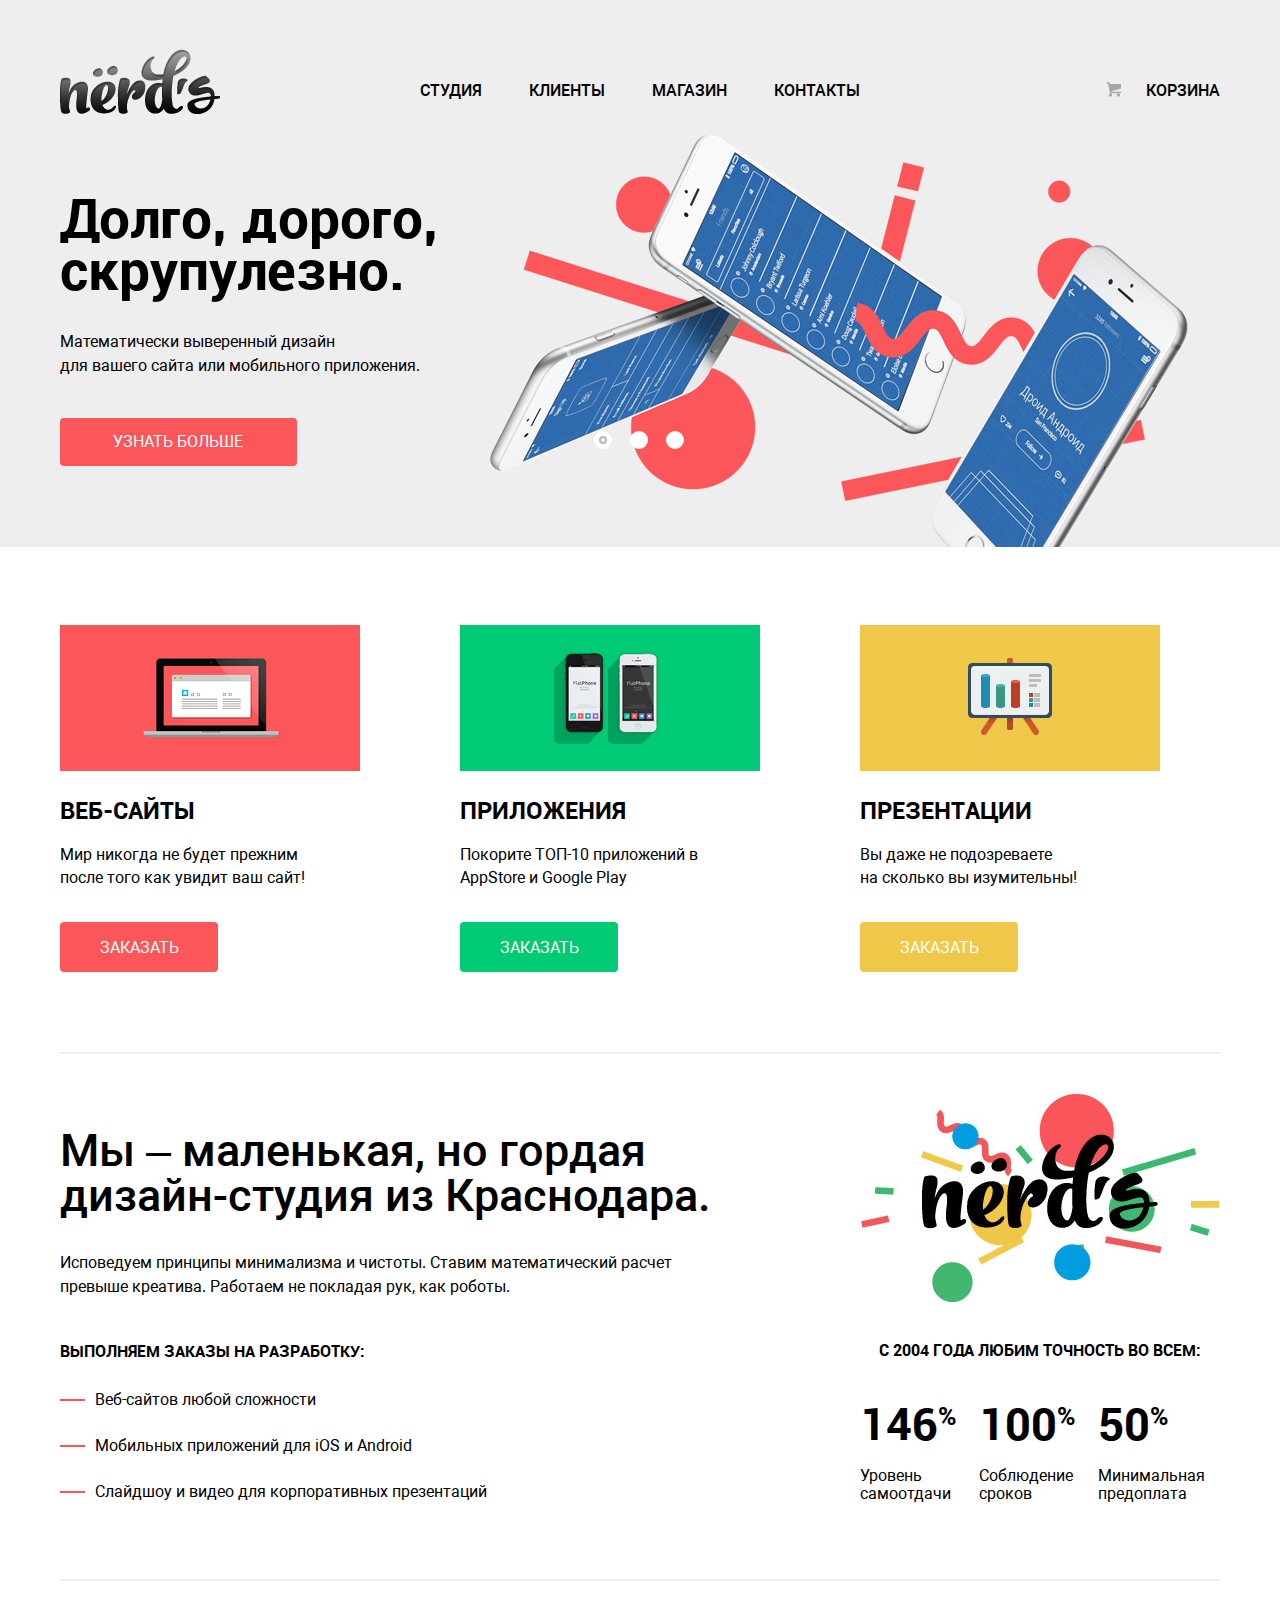
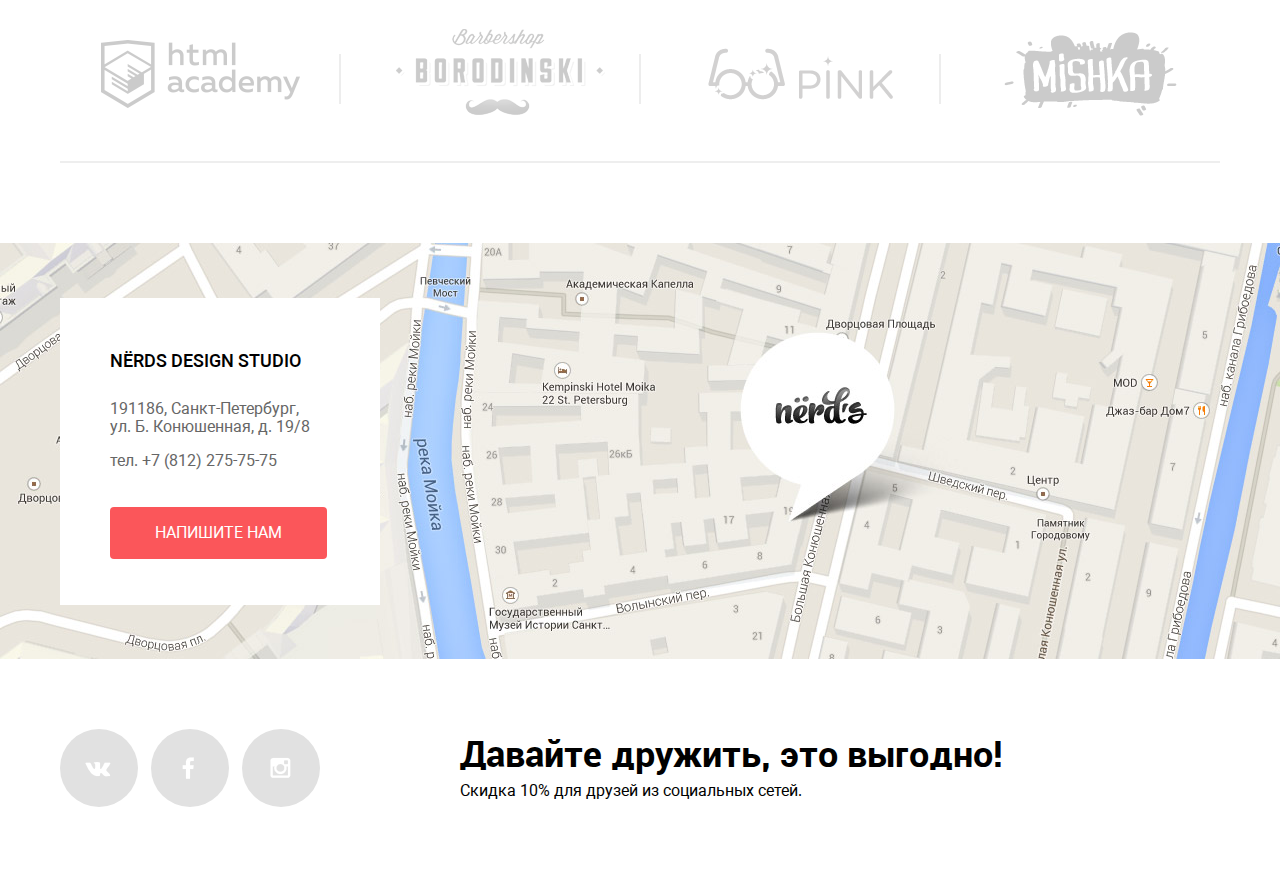
==== commit 15fa89a3: "Название картинки в коде" ====
--- a/index.html
+++ b/index.html
@@ -121,7 +121,7 @@
           <a href="#"><img src="img/html-academy.png" alt="Логотип Html academy" width="199" height="68"></a>
         </li>
         <li class="partner-logo">
-          <a href="#"><img src="img/Bardershop.png" alt="Логотип Barsersjop Borodinski" width="209" height="90"></a>
+          <a href="#"><img src="img/bardershop.png" alt="Логотип Barsersjop Borodinski" width="209" height="90"></a>
         </li>
         <li class="partner-logo">
           <a href="#"><img src="img/pink.png" alt="Логотип Pink" width="185" height="52"></a>
--- a/css/style.min.css
+++ b/css/style.min.css
@@ -1 +1 @@
-.basket>a::before,.partner-logo:after{content:""}.bar li,.partner-logo{vertical-align:middle}@font-face{font-family:Roboto;font-style:normal;font-weight:400;src:url(../fonts/roboto.woff2) format('woff2'),url(../fonts/roboto.woff) format('woff')}@font-face{font-family:Roboto;font-style:normal;font-weight:500;src:url(../fonts/robotomedium.woff2) format('woff2'),url(../fonts/robotomedium.woff) format('woff')}@font-face{font-family:Roboto;font-style:normal;font-weight:700;src:url(../fonts/robotobold.woff2) format('woff2'),url(../fonts/robotobold.woff) format('woff')}body{min-width:1200px;margin:0;font-family:Roboto,sans-serif;font-weight:400;font-size:16px;line-height:18px}.main-title{margin:58px auto 108px;font-size:55px;font-weight:500;line-height:55px}.backgroud-container{background-color:#eee}.container{display:-webkit-box;display:-ms-flexbox;display:flex;width:1160px;margin-left:auto;margin-right:auto}.main-header{-webkit-box-pack:justify;-ms-flex-pack:justify;justify-content:space-between;-webkit-box-align:center;-ms-flex-align:center;align-items:center;padding-top:49px}.main-navigation{width:440px}.main-navigation ul{display:-webkit-box;display:-ms-flexbox;display:flex;margin:0;padding:0;-webkit-box-align:center;-ms-flex-align:center;align-items:center;-webkit-box-pack:justify;-ms-flex-pack:justify;justify-content:space-between;list-style:none}.btn,.main-header a{display:inline-block;text-transform:uppercase;text-decoration:none}.main-header a{padding:7px 0;font-weight:500;color:#000;border-bottom:2px solid transparent}.logo a{padding-top:0;padding-bottom:14px}.basket{width:160px;text-align:right}.basket>a{position:relative;padding-left:30px}.basket>a::before{position:absolute;top:4px;left:-10px;width:18px;height:18px;background:url(../img/sprites.png) -5px -66px no-repeat;opacity:.3}.logo a:hover{opacity:.8}.logo a:active{opacity:.3}.basket a:hover,.main-navigation a:hover{color:#fb565a}.basket a:active,.main-navigation a:active{color:#000;opacity:.3}.basket.active a,.main-navigation .active a{border-bottom:2px solid #fb565a}.btn{font-size:16px;line-height:18px;cursor:pointer;border-radius:4px;color:#fff}.btn:active{color:rgba(255,255,255,.3)}.btn-know{padding:15px 54px 15px 53px}.btn-error{background-color:#fb565a;outline-color:#fb565a}.btn-error:hover{background-color:#e74246}.btn-error:active{background-color:#d7373b;box-shadow:inset 0 3px 0 0 #c13135}.btn-info{background-color:#efc84a}.btn-info:hover{background-color:#eab534}.btn-info:active{background-color:#e5a722;box-shadow:inset 0 3px 0 0 #ce961f}.btn-success{background-color:#00ca74}.btn-success:hover{background-color:#00bc6c}.btn-success:active{background-color:#00aa62;box-shadow:inset 0 3px 0 0 #009958}.btn-default{font-weight:700;color:#000;outline-color:#eee;background-color:#eee}.btn-default.active{border:3px solid #dbdbdb;background-color:#fff}.btn-default:hover{background-color:#dfdfdf}.btn-default:active{background-color:#d5d5d5;box-shadow:inset 0 3px 0 0 #bfbfbf}.btn-order{padding:17px 39px 15px 40px}.btn-send{padding:17px 80px 13px;border:0}.orders,.partners{border-bottom:2px solid #eee}.sliders{display:-webkit-box;display:-ms-flexbox;display:flex;position:relative;height:413px;-webkit-box-pack:center;-ms-flex-pack:center;justify-content:center}.orders,.sliders .switch{-webkit-box-pack:justify}.slider{position:absolute;display:none;top:0;left:0;width:100%;height:413px;background-color:#eee;background-repeat:no-repeat;background-position:93%}.sliders .slider:first-child{background-image:url(../img/slide1.png)}.sliders .slider:nth-child(2){background-image:url(../img/slide2.png)}.sliders .slider:nth-child(3){background-image:url(../img/slide3.png)}.sliders .switch{display:-webkit-box;display:-ms-flexbox;display:flex;-ms-flex-pack:justify;justify-content:space-between;width:72px;height:18px;position:absolute;margin:0;padding:0;list-style:none;left:537px;bottom:97px}.partner-logo,.switch li{position:relative}.lead{font-size:55px;line-height:51px;margin-top:59px;margin-bottom:33px}.detail-lead{line-height:24px;margin-bottom:40px}.orders{padding-top:78px;padding-bottom:80px;-ms-flex-pack:justify;justify-content:space-between}.order{width:300px}.order:last-child{margin-right:60px}.order b{display:block;margin-top:27px;text-transform:uppercase;font-size:24px}.order p{margin-top:23px;line-height:23px;margin-bottom:33px}.about{padding-top:40px;-webkit-box-pack:justify;-ms-flex-pack:justify;justify-content:space-between}.description{width:660px;margin-top:34px}.advantages{width:360px}.advantages .title{margin-top:35px;margin-bottom:12px;font-weight:700;text-align:center;text-transform:uppercase}.advantage{display:inline-block;width:100px;margin-right:15px}.advantage b,.advantage p{display:block}.advantage b{margin-top:45px;margin-bottom:33px;font-size:45px}.advantage sup{top:-15px;font-size:55%}.partners{-webkit-box-align:center;-ms-flex-align:center;align-items:center;-webkit-box-pack:justify;-ms-flex-pack:justify;justify-content:space-between;margin-top:60px;margin-bottom:80px;padding:48px 0 33px;border-top:2px solid #eee;text-align:center;font-size:0}.partner-logo{width:280px;display:inline-block;margin-right:20px;opacity:.2}.partner-logo:hover{opacity:1}.partner-logo:active{opacity:.1}.modal-content-close:hover::after,.modal-content-close:hover::before,.social:active::after{opacity:.3}.partner-logo:after{width:2px;height:50px;background:#aaa;position:absolute;top:50%;right:-1px;-webkit-transform:translateY(-50%);transform:translateY(-50%)}.partner-logo:hover:after{background:#eee}.partner-logo:active:after{background:#333}.partner-logo:last-child{margin-right:0;width:260px}.partner-logo:last-child:after{display:none}.main-footer{position:relative;margin-top:20px;margin-bottom:70px}.contacts{position:relative;height:416px;background-color:#e9e5dc;background-image:url(../img/map.jpg);background-repeat:no-repeat;background-position:center}.feedback{position:absolute;top:55px;left:50%;width:270px;height:253px;margin-left:-580px;margin-bottom:40px;padding-top:54px;padding-left:50px;color:#666;background-color:#fff}.feedback h2{margin-top:0;margin-bottom:30px;color:#000;font-weight:500;font-size:18px}.feedback a{margin-top:21px}.btn-feedback{padding:17px 45px}.socials{width:260px;display:-webkit-box;display:-ms-flexbox;display:flex;-webkit-box-pack:justify;-ms-flex-pack:justify;justify-content:space-between}.socials>a{position:relative;width:78px;height:78px;border-radius:50%;background-color:#e1e1e1;font-size:0}.socials>a:hover{background-color:#e74246}.socials>a:active{background-color:#d7373b}.social::after{position:absolute;content:'';left:25px;top:28px;width:26px;height:22px;background:url(../img/sprites.png) no-repeat}.social-vk::after{background-position:0 -44px}.social-fb::after{background-position:0 -22px}.social-inst::after{background-position:0 0}.main-footer>.container{-webkit-box-align:center;-ms-flex-align:center;align-items:center;margin-top:70px}.offer{margin-left:140px}.offer b{font-size:36px;line-height:36px}.offer p{margin-top:10px;margin-bottom:0}.description b{display:block;margin-bottom:33px;font-size:45px;font-weight:500;line-height:45px}.description p{line-height:24px}.description ul{margin:0;padding:0;list-style:none}.description ul>li{position:relative;padding:14px 0 14px 35px}.description p.do{margin-top:42px;line-height:20px;font-weight:700;text-transform:uppercase}.description li::before{content:"";position:absolute;width:25px;height:2px;left:0;bottom:22px;background-color:#fb565a}.text-hidden{font-size:0}.radio-custom-label{position:relative}.radio-custom-label input[type=radio]{display:none}.radio-custom-label::before{content:"";position:absolute;top:0;left:-3px;width:18px;height:18px;cursor:pointer;background:#fff;border-radius:50%}.radio-custom-label input[type=radio]:checked~span::after{content:"";position:absolute;top:5px;left:2px;width:4px;height:4px;border-radius:50%;border:2px solid #b8b8b8}@-webkit-keyframes test{to{-webkit-transform:translateX();transform:translateX()}}@keyframes test{to{-webkit-transform:translateX();transform:translateX()}}.modal-content{display:none;position:absolute;z-index:20;top:1710px;left:50%;width:760px;margin-left:-480px;padding:67px 100px 80px;box-shadow:0 30px 50px rgba(0,0,0,.7);color:#000;background-color:#fff}.modal-content.catalog-form{top:2435px}.modal-content-close{position:absolute;top:76px;right:93px;width:22px;height:22px;font-size:0;background-color:#fff;border:0;cursor:pointer;outline:transparent}.modal-content h2{margin:0 0 40px;padding:0;font-size:45px;line-height:45px}.modal-content label{margin-bottom:10px;font-size:16px;font-weight:700;line-height:18px}.modal-content .identity{display:-webkit-box;display:-ms-flexbox;display:flex;margin-bottom:25px;-webkit-box-pack:justify;-ms-flex-pack:justify;justify-content:space-between}.identity label{display:block;width:360px}.modal-content-close::after,.modal-content-close::before{content:"";position:absolute;top:10px;left:2px;width:26px;height:5px;background-color:#fb565a;border-radius:1px}.modal-content-close:active::after,.modal-content-close:active::before{opacity:.1}.modal-content-close::before{-webkit-transform:rotate(45deg);transform:rotate(45deg)}.modal-content-close::after{-webkit-transform:rotate(-45deg);transform:rotate(-45deg)}.modal-content input,.modal-content textarea{display:block;margin-top:10px;padding:15px 13px 12px;border-radius:2px;border:2px solid #d7dcde}.modal-content input:invalid,.modal-content textarea:invalid{border-color:#e74246;outline-color:#e74246;color:#e74246}.modal-content input:hover,.modal-content textarea:hover{border-color:#b4b9bb;outline-color:#b4b9bb}.modal-content input:focus,.modal-content textarea:focus{border-color:#000;outline-color:#000}.modal-content textarea{margin-bottom:47px;width:730px;resize:none;padding-top:10px}.identity input{width:329px}.modal-overlay{position:fixed;display:none;top:0;left:0;z-index:10;width:100%;height:100%;background:rgba(0,0,0,.5)}.hide{display:none}.visible{display:block}.goods .sort,.main-content{display:-webkit-box;display:-ms-flexbox}.main-content{margin-top:58px;display:flex;-webkit-box-pack:justify;-ms-flex-pack:justify;justify-content:space-between}.filer-goods{width:260px}.filter-goods fieldset{display:block;padding:0;border:none}.filter-goods legend{font-size:18px;font-weight:700;line-height:25px;text-transform:uppercase}.spacing{font-weight:500;letter-spacing:1.1px;margin-left:-3px}.range-filter{width:260px;margin:50px auto}.range-controls{position:relative;height:41px;padding-top:39px;padding-right:20px;padding-left:20px;margin-bottom:16px;border-radius:5px;background:#f1f1f1}.range-controls .scale{height:2px;background:#d7dcde}.range-controls .bar{width:70%;height:2px;background:#00ca74}.range-controls .toggle{position:absolute;top:30px;left:0;width:4px;height:4px;cursor:pointer;border:8px solid #fff;border-radius:50%;background:#ababab;box-shadow:0 2px 1px 0 #cfcfcf}.range-controls .toggle-min{left:17px}.range-controls .toggle-max{left:160px}.price-controls{font-size:0}.price-controls label{display:inline-block;font-size:16px;line-height:22px;text-transform:uppercase;width:49%}.max-price{padding-left:2px;text-align:right}.price-controls input{font-family:Roboto,Arial,sans-serif;font-size:16px;width:60px;margin-left:10px;padding:8px 10px;text-align:center;color:#283136;border:none;border-radius:5px;background:#f1f1f1}.goods{width:760px}.goods .sort{display:flex;width:360px;-webkit-box-pack:start;-ms-flex-pack:start;justify-content:flex-start;font-size:14px;line-height:18px;text-transform:uppercase}.goods header,.sort-direction{display:-webkit-box;display:-ms-flexbox}.sort-direction{display:flex;width:41px;-webkit-box-pack:justify;-ms-flex-pack:justify;justify-content:space-between}.sort-direction a{font-size:10px}.detail-info h2,.title-sort{text-transform:uppercase;font-size:18px}.sort a{display:inline-block;opacity:.3;color:#000;text-decoration:none}.sort a:hover{opacity:.6}.sort a.active,.sort a:active{opacity:1}.sort>a{margin-right:26px}.sort a:nth-child(3){margin-right:46px}.goods header{display:flex;-webkit-box-pack:justify;-ms-flex-pack:justify;justify-content:space-between;-webkit-box-align:baseline;-ms-flex-align:baseline;align-items:baseline}.title-sort{font-weight:700;line-height:18px}.goods-detail{margin-top:19px;margin-bottom:64px;display:-webkit-box;display:-ms-flexbox;display:flex;-ms-flex-wrap:wrap;flex-wrap:wrap;-webkit-box-pack:justify;-ms-flex-pack:justify;justify-content:space-between}.good{margin-top:36px;width:360px}.good:hover{box-shadow:0 3px 15px 2px #d9d9d9}.good .bar{width:100%;margin:0;padding:10px 11px;background-color:#4d4d4d;border-top-left-radius:3px;border-top-right-radius:3px;opacity:.12}.good:hover .bar{opacity:1}.bar li{display:inline-block;padding:7px;margin:3px;border-radius:10px;background:#fff}.layout-a-plus,.layout-barbershop,.layout-kvast,.layout-mishka,.layout-pink-app,.layout-sedona{background-repeat:no-repeat}.layout{position:relative;height:576px;width:360px}.layout-sedona{background-image:url(../img/item1.jpg)}.layout-pink-app{background-image:url(../img/item2.jpg)}.layout-barbershop{background-image:url(../img/item3.jpg)}.layout-mishka{background-image:url(../img/item4.jpg)}.layout-a-plus{background-image:url(../img/item5.jpg)}.layout-kvast{background-image:url(../img/item6.jpg)}.detail-info{display:none;position:absolute;width:360px;height:230px;left:0;bottom:0;text-align:center;background-color:#eee}.good:hover .detail-info{display:block}.detail-info h2{margin-top:26px;line-height:30px}.detail-info p{margin-bottom:29px;color:#666}.pagger{display:-webkit-box;display:-ms-flexbox;display:flex;list-style:none;margin:40px 0;padding:0}.filter-features input[type=checkbox],.filter-grid input[type=radio]{display:none}.btn-price{padding:17px 60px 15px 62px}.btn-show{width:99%;padding:17px 30px 14px;border:0;font-size:15px;font-weight:700}.btn-page{margin-right:11px;padding:15px 21px}.btn-page.active{padding:12px 18px}.btn-page.active:active{padding:15px 21px;border:none}.btn-page-next{padding:16px 77px 15px}.filter-goods ul{margin:0;padding:0;list-style:none}.filter-grid{margin-top:9px}.filter-features{margin-top:38px;margin-bottom:39px}.filter-features ul,.filter-grid ul{margin-top:8px;margin-left:-1px}.filter-features li,.filter-grid li{padding-top:11px;padding-bottom:11px;list-style:none}.filter-grid label{cursor:pointer;color:#283136;padding-left:36px}.radio{position:relative}.radio::before{content:"";position:absolute;top:-2px;left:1px;width:16px;height:16px;background:#fff;border-radius:50%;border:4px solid #b8b8b8}.filter-grid input[type=radio]:checked+label::after{content:"";position:absolute;top:6px;left:9px;width:8px;height:8px;background-color:#b8b8b8;border-radius:50%}.filter-grid label:hover{color:#000}.filter-grid label:disabled{color:#c2c5c6}.radio:hover::before{border:4px solid #4d4d4d}.filter-grid input[type=radio]:hover:checked+label::after{background-color:#4d4d4d}.radio:disabled::before{border:4px solid #ededed}.filter-grid input[type=radio]:disabled:checked+label::after{background-color:#ededed}.filter-features label{padding-left:36px;cursor:pointer;color:#283136}.feature-checkbox{position:relative}.feature-checkbox::before{content:"";position:absolute;top:-1px;left:2px;width:18px;height:18px;border-radius:4px;border:2px solid #b8b8b8}.filter-features input[type=checkbox]:checked+label::after{content:"";position:absolute;left:6px;top:0;width:16px;height:7px;border-radius:1px;background-color:transparent;border:5px solid #b8b8b8;-webkit-transform:rotate(-45deg);transform:rotate(-45deg);border-top:0;border-right:0;box-shadow:1px 1px 0 #fff,0 -1px 0 #fff inset}.filter-features label:hover{color:#000}.filter-features label:disabled{color:#c2c5c6}.feature-checkbox:hover::before{border:2px solid #4d4d4d}.filter-features input[type=checkbox]:hover:checked+label::after{border:5px solid #4d4d4d;border-top:0;border-right:0}.feature-checkbox:disabled::before{border:2px solid #ededed}.filter-features input[type=checkbox]:disabled:checked+label::after{border:5px solid #ededed;border-top:0;border-right:0}.show-modal{display:block;-webkit-animation-name:show-modal-form;animation-name:show-modal-form;-webkit-animation-duration:.6s;animation-duration:.6s;-webkit-animation-fill-mode:forwards;animation-fill-mode:forwards}@-webkit-keyframes show-modal-form{0%{opacity:.3}33%{opacity:.9}66%{opacity:.8}to{opacity:1}}@keyframes show-modal-form{0%{opacity:.3}33%{opacity:.9}66%{opacity:.8}to{opacity:1}}
+.basket>a::before,.partner-logo:after{content:""}.price-controls input,body{font-family:Roboto,Arial,sans-serif}@font-face{font-family:Roboto;font-style:normal;font-weight:400;src:url(../fonts/roboto.woff2) format('woff2'),url(../fonts/roboto.woff) format('woff')}@font-face{font-family:Roboto;font-style:normal;font-weight:500;src:url(../fonts/robotomedium.woff2) format('woff2'),url(../fonts/robotomedium.woff) format('woff')}@font-face{font-family:Roboto;font-style:normal;font-weight:700;src:url(../fonts/robotobold.woff2) format('woff2'),url(../fonts/robotobold.woff) format('woff')}body{min-width:1160px;margin:0;font-weight:400;font-size:16px;line-height:18px}.main-title{margin:58px auto 108px;font-size:55px;font-weight:500;line-height:55px}.backgroud-container{background-color:#eee}.container{display:-webkit-box;display:-ms-flexbox;display:flex;width:1160px;margin-left:auto;margin-right:auto}.main-header{-webkit-box-pack:justify;-ms-flex-pack:justify;justify-content:space-between;-webkit-box-align:center;-ms-flex-align:center;align-items:center;padding-top:49px}.main-navigation{width:440px}.main-navigation ul{display:-webkit-box;display:-ms-flexbox;display:flex;margin:0;padding:0;-webkit-box-align:center;-ms-flex-align:center;align-items:center;-webkit-box-pack:justify;-ms-flex-pack:justify;justify-content:space-between;list-style:none}.btn,.main-header a{display:inline-block;vertical-align:baseline;text-transform:uppercase;text-decoration:none}.main-header a{padding:7px 0;font-weight:500;color:#000;border-bottom:2px solid transparent}.logo a{padding-top:0;padding-bottom:14px}.basket{width:160px;text-align:right}.basket>a{position:relative;padding-left:30px}.basket>a::before{position:absolute;top:4px;left:-10px;width:18px;height:18px;background:url(../img/sprites.png) -5px -66px no-repeat;opacity:.3}.logo a:hover{opacity:.8}.logo a:active{opacity:.3}.basket a:hover,.main-navigation a:hover{color:#fb565a}.basket a:active,.main-navigation a:active{color:#000;opacity:.3}.basket.active a,.main-navigation .active a{border-bottom:2px solid #fb565a}.btn{font-size:16px;line-height:18px;cursor:pointer;border-radius:4px;color:#fff}.btn:active{color:rgba(255,255,255,.3)}.btn-know{padding:15px 54px 15px 53px}.btn-error{background-color:#fb565a;outline-color:#fb565a}.btn-error:hover{background-color:#e74246}.btn-error:active{background-color:#d7373b;box-shadow:inset 0 3px 0 0 #c13135}.btn-info{background-color:#efc84a}.btn-info:hover{background-color:#eab534}.btn-info:active{background-color:#e5a722;box-shadow:inset 0 3px 0 0 #ce961f}.btn-success{background-color:#00ca74}.btn-success:hover{background-color:#00bc6c}.btn-success:active{background-color:#00aa62;box-shadow:inset 0 3px 0 0 #009958}.btn-default{font-weight:700;color:#000;outline-color:#eee;background-color:#eee}.btn-default.active{border:3px solid #dbdbdb;background-color:#fff}.btn-default:hover{background-color:#dfdfdf}.btn-default:active{background-color:#d5d5d5;box-shadow:inset 0 3px 0 0 #bfbfbf}.btn-order{padding:17px 39px 15px 40px}.btn-send{padding:17px 80px 13px;border:0}.orders,.partners{border-bottom:2px solid #eee}.sliders{display:-webkit-box;display:-ms-flexbox;display:flex;position:relative;height:413px;-webkit-box-pack:center;-ms-flex-pack:center;justify-content:center}.orders,.sliders .switch{-webkit-box-pack:justify}.slider{position:absolute;display:none;top:0;left:0;width:100%;height:413px;background-color:#eee;background-repeat:no-repeat;background-position:93%}.sliders .slider:first-child{background-image:url(../img/slide1.png)}.sliders .slider:nth-child(2){background-image:url(../img/slide2.png)}.sliders .slider:nth-child(3){background-image:url(../img/slide3.png)}.sliders .switch{display:-webkit-box;display:-ms-flexbox;display:flex;-ms-flex-pack:justify;justify-content:space-between;width:72px;height:18px;position:absolute;margin:0;padding:0;list-style:none;left:537px;bottom:97px}.partner-logo,.switch li{position:relative}.lead{font-size:55px;line-height:51px;margin-top:59px;margin-bottom:33px}.detail-lead{line-height:24px;margin-bottom:40px}.orders{padding-top:78px;padding-bottom:80px;-ms-flex-pack:justify;justify-content:space-between}.order{width:300px}.order:last-child{margin-right:60px}.order b{display:block;margin-top:27px;text-transform:uppercase;font-size:24px}.order p{margin-top:23px;line-height:23px;margin-bottom:33px}.about{padding-top:40px;-webkit-box-pack:justify;-ms-flex-pack:justify;justify-content:space-between}.description{width:660px;margin-top:34px}.advantages{width:360px}.advantages .title{margin-top:35px;margin-bottom:12px;font-weight:700;text-align:center;text-transform:uppercase}.advantage{display:inline-block;vertical-align:baseline;width:100px;margin-right:15px}.advantage b,.advantage p{display:block}.advantage b{margin-top:45px;margin-bottom:33px;font-size:45px}.advantage sup{top:-15px;font-size:55%}.partners{-webkit-box-align:center;-ms-flex-align:center;align-items:center;-webkit-box-pack:justify;-ms-flex-pack:justify;justify-content:space-between;margin-top:60px;margin-bottom:80px;padding:48px 0 33px;border-top:2px solid #eee;text-align:center;font-size:0}.partner-logo{width:280px;display:inline-block;vertical-align:middle;margin-right:20px;opacity:.2}.partner-logo:hover{opacity:1}.partner-logo:active{opacity:.1}.modal-content-close:hover::after,.modal-content-close:hover::before,.social:active::after{opacity:.3}.partner-logo:after{width:2px;height:50px;background:#aaa;position:absolute;top:50%;right:-1px;-webkit-transform:translateY(-50%);transform:translateY(-50%)}.partner-logo:hover:after{background:#eee}.partner-logo:active:after{background:#333}.partner-logo:last-child{margin-right:0;width:260px}.partner-logo:last-child:after{display:none}.main-footer{position:relative;margin-top:20px;margin-bottom:70px}.contacts{position:relative;height:416px;background-color:#e9e5dc;background-image:url(../img/map.jpg);background-repeat:no-repeat;background-position:center}.feedback{position:absolute;top:55px;left:50%;width:270px;height:253px;margin-left:-580px;margin-bottom:40px;padding-top:54px;padding-left:50px;color:#666;background-color:#fff}.feedback h2{margin-top:0;margin-bottom:30px;color:#000;font-weight:500;font-size:18px}.feedback a{margin-top:21px}.btn-feedback{padding:17px 45px}.socials{width:260px;display:-webkit-box;display:-ms-flexbox;display:flex;-webkit-box-pack:justify;-ms-flex-pack:justify;justify-content:space-between}.socials>a{position:relative;width:78px;height:78px;border-radius:50%;background-color:#e1e1e1;font-size:0}.socials>a:hover{background-color:#e74246}.socials>a:active{background-color:#d7373b}.social::after{position:absolute;content:'';left:25px;top:28px;width:26px;height:22px;background:url(../img/sprites.png) no-repeat}.social-vk::after{background-position:0 -44px}.social-fb::after{background-position:0 -22px}.social-inst::after{background-position:0 0}.main-footer>.container{-webkit-box-align:center;-ms-flex-align:center;align-items:center;margin-top:70px}.offer{margin-left:140px}.offer b{font-size:36px;line-height:36px}.offer p{margin-top:10px;margin-bottom:0}.description b{display:block;margin-bottom:33px;font-size:45px;font-weight:500;line-height:45px}.description p{line-height:24px}.description ul{margin:0;padding:0;list-style:none}.description ul>li{position:relative;padding:14px 0 14px 35px}.description p.do{margin-top:42px;line-height:20px;font-weight:700;text-transform:uppercase}.description li::before{content:"";position:absolute;width:25px;height:2px;left:0;bottom:22px;background-color:#fb565a}.text-hidden{font-size:0}.radio-custom-label{position:relative}.radio-custom-label input[type=radio]{display:none}.radio-custom-label::before{content:"";position:absolute;top:0;left:-3px;width:18px;height:18px;cursor:pointer;background:#fff;border-radius:50%}.radio-custom-label input[type=radio]:checked~span::after{content:"";position:absolute;top:5px;left:2px;width:4px;height:4px;border-radius:50%;border:2px solid #b8b8b8}@-webkit-keyframes test{to{-webkit-transform:translateX();transform:translateX()}}@keyframes test{to{-webkit-transform:translateX();transform:translateX()}}.modal-content{display:none;position:absolute;z-index:20;top:1710px;left:50%;width:760px;margin-left:-480px;padding:67px 100px 80px;box-shadow:0 30px 50px rgba(0,0,0,.7);color:#000;background-color:#fff}.modal-content.catalog-form{top:2435px}.modal-content-close{position:absolute;top:76px;right:93px;width:22px;height:22px;font-size:0;background-color:#fff;border:0;cursor:pointer;outline:transparent}.modal-content h2{margin:0 0 40px;padding:0;font-size:45px;line-height:45px}.modal-content label{margin-bottom:10px;font-size:16px;font-weight:700;line-height:18px}.modal-content .identity{display:-webkit-box;display:-ms-flexbox;display:flex;margin-bottom:25px;-webkit-box-pack:justify;-ms-flex-pack:justify;justify-content:space-between}.identity label{display:block;width:360px}.modal-content-close::after,.modal-content-close::before{content:"";position:absolute;top:10px;left:2px;width:26px;height:5px;background-color:#fb565a;border-radius:1px}.modal-content-close:active::after,.modal-content-close:active::before{opacity:.1}.modal-content-close::before{-webkit-transform:rotate(45deg);transform:rotate(45deg)}.modal-content-close::after{-webkit-transform:rotate(-45deg);transform:rotate(-45deg)}.modal-content input,.modal-content textarea{display:block;margin-top:10px;padding:15px 13px 12px;border-radius:2px;border:2px solid #d7dcde}.modal-content input:invalid,.modal-content textarea:invalid{border-color:#e74246;outline-color:#e74246;color:#e74246}.modal-content input:hover,.modal-content textarea:hover{border-color:#b4b9bb;outline-color:#b4b9bb}.modal-content input:focus,.modal-content textarea:focus{border-color:#000;outline-color:#000}.modal-content textarea{margin-bottom:47px;width:730px;resize:none;padding-top:10px}.identity input{width:329px}.modal-overlay{position:fixed;display:none;top:0;left:0;z-index:10;width:100%;height:100%;background:rgba(0,0,0,.5)}.hide{display:none}.visible{display:block}.goods .sort,.main-content{display:-webkit-box;display:-ms-flexbox}.main-content{margin-top:58px;display:flex;-webkit-box-pack:justify;-ms-flex-pack:justify;justify-content:space-between}.filer-goods{width:260px}.filter-goods fieldset{display:block;padding:0;border:none}.filter-goods legend{font-size:18px;font-weight:700;line-height:25px;text-transform:uppercase}.spacing{font-weight:500;letter-spacing:1.1px;margin-left:-3px}.range-filter{width:260px;margin:50px auto}.range-controls{position:relative;height:41px;padding-top:39px;padding-right:20px;padding-left:20px;margin-bottom:16px;border-radius:5px;background:#f1f1f1}.range-controls .scale{height:2px;background:#d7dcde}.range-controls .bar{width:70%;height:2px;background:#00ca74}.range-controls .toggle{position:absolute;top:30px;left:0;width:4px;height:4px;cursor:pointer;border:8px solid #fff;border-radius:50%;background:#ababab;box-shadow:0 2px 1px 0 #cfcfcf}.range-controls .toggle-min{left:17px}.range-controls .toggle-max{left:160px}.price-controls{font-size:0}.price-controls label{display:inline-block;vertical-align:baseline;font-size:16px;line-height:22px;text-transform:uppercase;width:49%}.max-price{padding-left:2px;text-align:right}.price-controls input{font-size:16px;width:60px;margin-left:10px;padding:8px 10px;text-align:center;color:#283136;border:none;border-radius:5px;background:#f1f1f1}.goods{width:760px}.goods .sort{display:flex;width:360px;-webkit-box-pack:start;-ms-flex-pack:start;justify-content:flex-start;font-size:14px;line-height:18px;text-transform:uppercase}.goods header,.sort-direction{display:-webkit-box;display:-ms-flexbox}.sort-direction{display:flex;width:41px;-webkit-box-pack:justify;-ms-flex-pack:justify;justify-content:space-between}.sort-direction a{font-size:10px}.detail-info h2,.title-sort{text-transform:uppercase;font-size:18px}.sort a{display:inline-block;vertical-align:baseline;opacity:.3;color:#000;text-decoration:none}.sort a:hover{opacity:.6}.sort a.active,.sort a:active{opacity:1}.sort>a{margin-right:26px}.sort a:nth-child(3){margin-right:46px}.goods header{display:flex;-webkit-box-pack:justify;-ms-flex-pack:justify;justify-content:space-between;-webkit-box-align:baseline;-ms-flex-align:baseline;align-items:baseline}.title-sort{font-weight:700;line-height:18px}.goods-detail{margin-top:19px;margin-bottom:64px;display:-webkit-box;display:-ms-flexbox;display:flex;-ms-flex-wrap:wrap;flex-wrap:wrap;-webkit-box-pack:justify;-ms-flex-pack:justify;justify-content:space-between}.good{margin-top:36px;width:360px}.good:hover{box-shadow:0 3px 15px 2px #d9d9d9}.good .bar{width:100%;margin:0;padding:10px 11px;background-color:#4d4d4d;border-top-left-radius:3px;border-top-right-radius:3px;opacity:.12}.good:hover .bar{opacity:1}.bar li{display:inline-block;padding:7px;margin:3px;vertical-align:middle;border-radius:10px;background:#fff}.layout-a-plus,.layout-barbershop,.layout-kvast,.layout-mishka,.layout-pink-app,.layout-sedona{background-repeat:no-repeat}.layout{position:relative;height:576px;width:360px}.layout-sedona{background-image:url(../img/item1.jpg)}.layout-pink-app{background-image:url(../img/item2.jpg)}.layout-barbershop{background-image:url(../img/item3.jpg)}.layout-mishka{background-image:url(../img/item4.jpg)}.layout-a-plus{background-image:url(../img/item5.jpg)}.layout-kvast{background-image:url(../img/item6.jpg)}.detail-info{display:none;position:absolute;width:360px;height:230px;left:0;bottom:0;text-align:center;background-color:#eee}.good:hover .detail-info{display:block}.detail-info h2{margin-top:26px;line-height:30px}.detail-info p{margin-bottom:29px;color:#666}.pagger{display:-webkit-box;display:-ms-flexbox;display:flex;list-style:none;margin:40px 0;padding:0}.filter-features input[type=checkbox],.filter-grid input[type=radio]{display:none}.btn-price{padding:17px 60px 15px 62px}.btn-show{width:99%;padding:17px 30px 14px;border:0;font-size:15px;font-weight:700}.btn-page{margin-right:11px;padding:15px 21px}.btn-page.active{padding:12px 18px}.btn-page.active:active{padding:15px 21px;border:none}.btn-page-next{padding:16px 77px 15px}.filter-goods ul{margin:0;padding:0;list-style:none}.filter-grid{margin-top:9px}.filter-features{margin-top:38px;margin-bottom:39px}.filter-features ul,.filter-grid ul{margin-top:8px;margin-left:-1px}.filter-features li,.filter-grid li{padding-top:11px;padding-bottom:11px;list-style:none}.filter-grid label{cursor:pointer;color:#283136;padding-left:36px}.radio{position:relative}.radio::before{content:"";position:absolute;top:-2px;left:1px;width:16px;height:16px;background:#fff;border-radius:50%;border:4px solid #b8b8b8}.filter-grid input[type=radio]:checked+label::after{content:"";position:absolute;top:6px;left:9px;width:8px;height:8px;background-color:#b8b8b8;border-radius:50%}.filter-grid label:hover{color:#000}.filter-grid label:disabled{color:#c2c5c6}.radio:hover::before{border:4px solid #4d4d4d}.filter-grid input[type=radio]:hover:checked+label::after{background-color:#4d4d4d}.radio:disabled::before{border:4px solid #ededed}.filter-grid input[type=radio]:disabled:checked+label::after{background-color:#ededed}.filter-features label{padding-left:36px;cursor:pointer;color:#283136}.feature-checkbox{position:relative}.feature-checkbox::before{content:"";position:absolute;top:-1px;left:2px;width:18px;height:18px;border-radius:4px;border:2px solid #b8b8b8}.filter-features input[type=checkbox]:checked+label::after{content:"";position:absolute;left:6px;top:0;width:16px;height:7px;border-radius:1px;background-color:transparent;border:5px solid #b8b8b8;-webkit-transform:rotate(-45deg);transform:rotate(-45deg);border-top:0;border-right:0;box-shadow:1px 1px 0 #fff,0 -1px 0 #fff inset}.filter-features label:hover{color:#000}.filter-features label:disabled{color:#c2c5c6}.feature-checkbox:hover::before{border:2px solid #4d4d4d}.filter-features input[type=checkbox]:hover:checked+label::after{border:5px solid #4d4d4d;border-top:0;border-right:0}.feature-checkbox:disabled::before{border:2px solid #ededed}.filter-features input[type=checkbox]:disabled:checked+label::after{border:5px solid #ededed;border-top:0;border-right:0}.show-modal{display:block;-webkit-animation-name:show-modal-form;animation-name:show-modal-form;-webkit-animation-duration:.6s;animation-duration:.6s;-webkit-animation-fill-mode:forwards;animation-fill-mode:forwards}@-webkit-keyframes show-modal-form{0%{opacity:.3}33%{opacity:.9}66%{opacity:.8}to{opacity:1}}@keyframes show-modal-form{0%{opacity:.3}33%{opacity:.9}66%{opacity:.8}to{opacity:1}}
